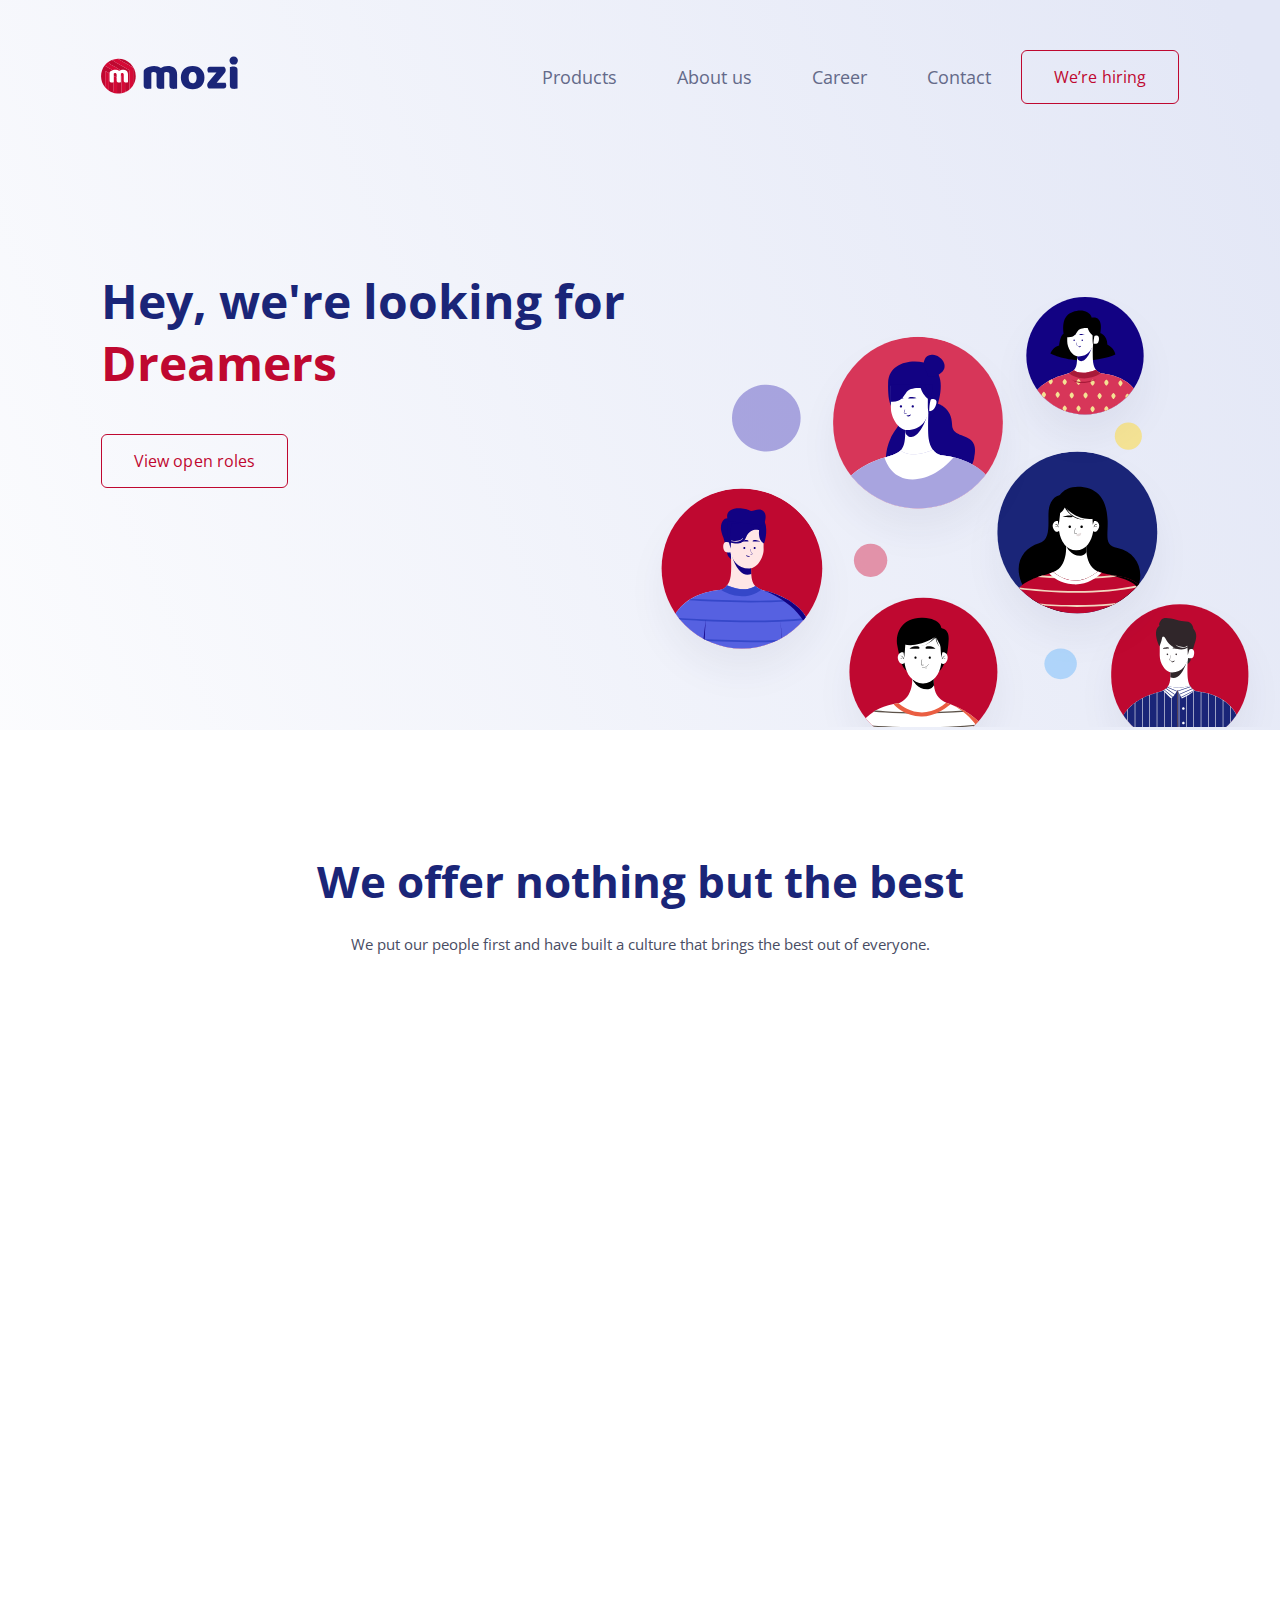
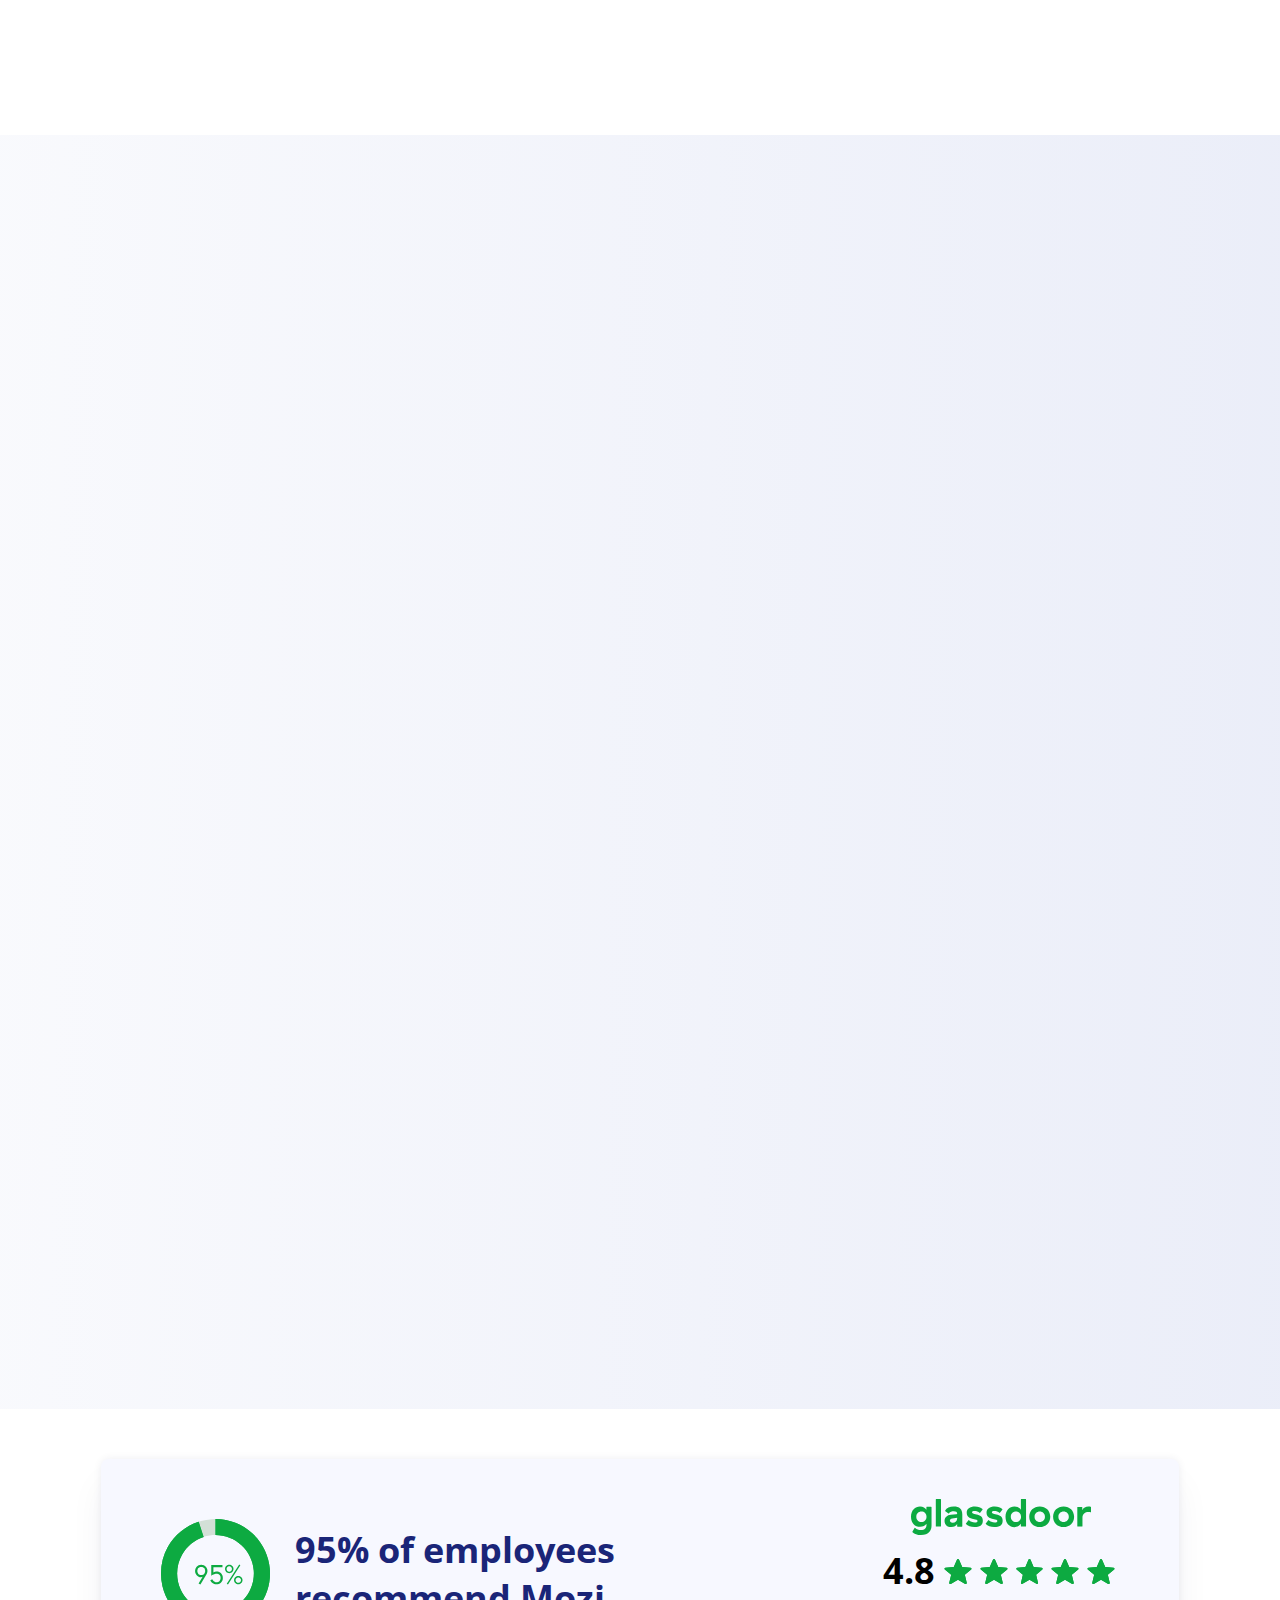
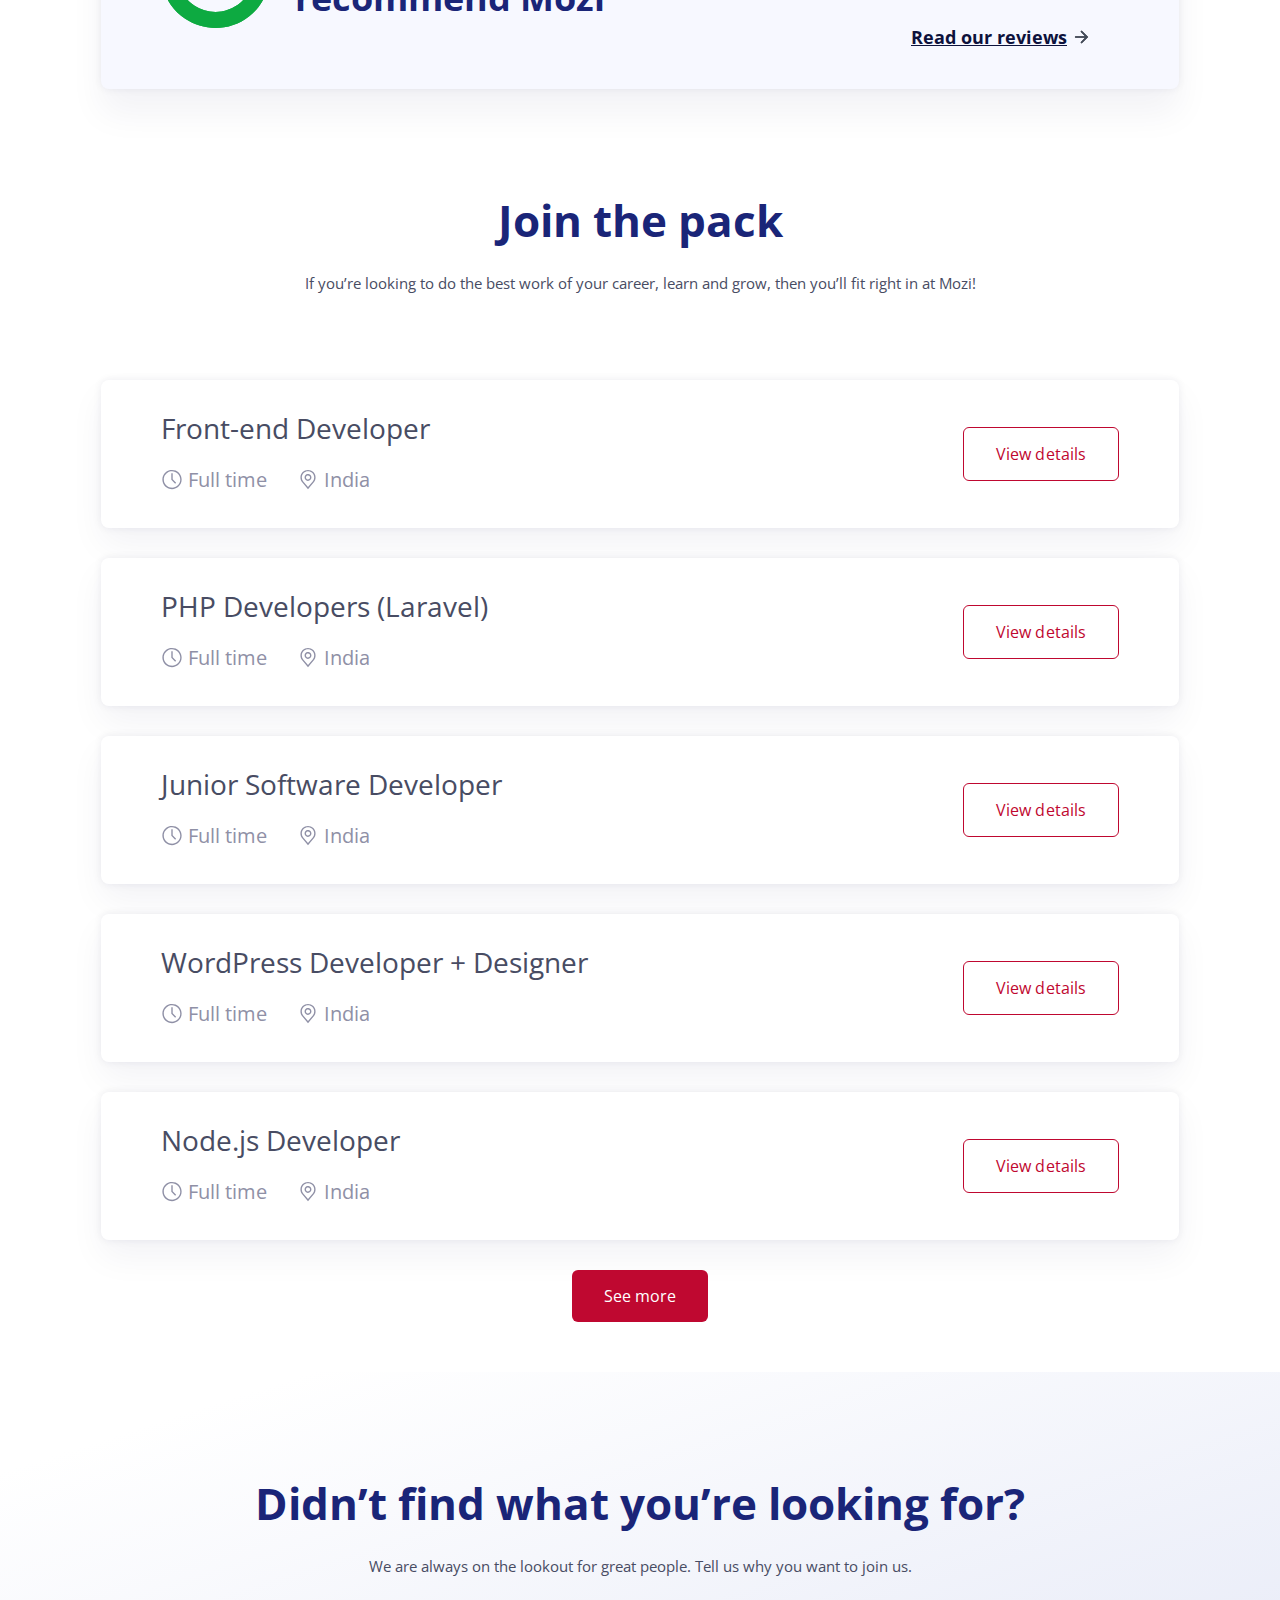
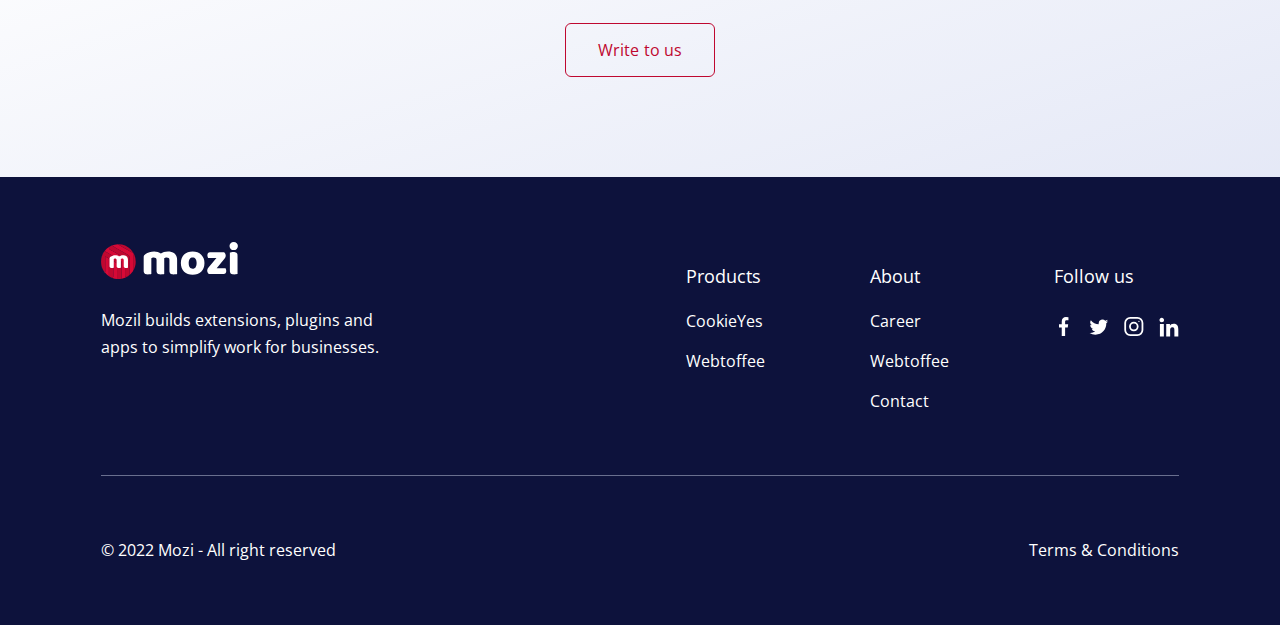
==== career.html @ 1c08af61 "add" ====
<!DOCTYPE html>
<html lang="eu" class="page">
  <head>
  <meta charset="UTF-8" />
  <meta name="viewport" content="width=device-width, initial-scale=1.0" />
  <meta http-equiv="X-UA-Compatible" content="ie=edge" />
  <title>Mozi</title>
  <link rel="stylesheet" href="css/vendor.css" />
  <link rel="stylesheet" href="css/main.css" />
  <script defer src="js/main.js"></script>
</head>


  <body class="page__body">
    <div class="site-container">
      <header class="header">
  <div class="container header__container">
    <a href="index.html" class="logo">
      <img src="img/logo.svg" alt="logo" />
    </a>
    <nav class="nav">
      <ul class="nav__list list-reset" data-menu>
        <li class="nav__item">
          <a href="products.html" class="nav__link">Products</a>
        </li>
        <li class="nav__item">
          <a href="about.html" class="nav__link">About us</a>
        </li>
        <li class="nav__item">
          <a href="career.html" class="nav__link">Career</a>
        </li>
        <li class="nav__item">
          <a href="contact.html" class="nav__link">Contact</a>
        </li>
      </ul>
      <button class="nav__btn main-btn btn-reset">We’re hiring</button>
    </nav>
    <button
      class="burger"
      aria-label="Открыть меню"
      aria-expanded="false"
      data-burger
    >
      <span class="burger__line"></span>
    </button>
  </div>
</header>

      <main class="main">
        <section class="dreamers">
  <div class="container dreamers__container">
    <div class="dreamers__content">
      <h1 class="dreamers__title">
        Hey, we're looking for <span class="red"> Dreamers </span>
      </h1>
      <button class="dreamers__btn main-btn btn-reset">View open roles</button>
    </div>
    <div class="dreamers__img">
      <img
        loading="lazy"
        src="img/career/dreamers-img.svg"
        class="image"
        width="650"
        height="497"
        alt="dreamers-img"
      />
    </div>
  </div>
</section>
 <section class="offer">
  <div class="container offer__container">
    <h2 class="offer__title main-title">We offer nothing but the best</h2>
    <p class="offer__text main-text">
      We put our people first and have built a culture that brings the best out
      of everyone.
    </p>
    <div class="offer__row" data-aos="fade-down-left">
      <div class="offer__col">
        <h4 class="offer__col-title offer-icon-1">Flexiblility</h4>
        <p class="offer__col-text">
          Be it in-office, WFH or a mix of both, do your best work from wherever
          you want, because we have a hybrid and flexible work culture.
        </p>
      </div>
      <div class="offer__col">
        <h4 class="offer__col-title offer-icon-2">Learning</h4>
        <p class="offer__col-text">
          We offer plenty of learning opportunities such as professional
          courses, guided learning and workshops to pick up new skills.
        </p>
      </div>
      <div class="offer__col">
        <h4 class="offer__col-title offer-icon-3">Wellbeing</h4>
        <p class="offer__col-text">
          We’ve got your wellbeing covered with medical insurance for employees
          and dependents, employee loans and paid parental leaves.
        </p>
      </div>
      <div class="offer__col">
        <h4 class="offer__col-title offer-icon-4">Perks</h4>
        <p class="offer__col-text">
          We provide great tech like Macbooks and work essentials. To top it, we
          have yearly company-wide retreats at the best locations!
        </p>
      </div>
      <div class="offer__col">
        <h4 class="offer__col-title offer-icon-5">Growth</h4>
        <p class="offer__col-text">
          Get the freedom to run your ideas, take up new job roles and
          collaborate across teams and chart your career.
        </p>
      </div>
      <div class="offer__col">
        <h4 class="offer__col-title offer-icon-6">Network</h4>
        <p class="offer__col-text">
          Build your network and rub shoulders with top teams from the biggest
          brands and startups in the world.
        </p>
      </div>
    </div>
  </div>
</section>

        <section class="life">
  <div class="container life__container" data-aos="fade-down">
    <div class="life__left">
      <div class="life__descr">
        <h2 class="life__title main-title">Life@ Mozi</h2>
        <p class="life__text main-text">
          The problems we solve every day could be serious, but we’re not! We
          have a lot of fun because we love what we do and you’re welcome to be
          a part of it.
        </p>
      </div>
      <div class="life__photo">
        <picture>
          <source srcset="img/career/life-photo-1.avif" type="image/avif" />
          <source srcset="img/career/life-photo-1.webp" type="image/webp" />
          <img
            loading="lazy"
            src="img/career/life-photo-1.png"
            class="image"
            width="810"
            height="435"
            alt="photo"
          />
        </picture>
      </div>
      <div class="life__photo">
        <picture>
          <source srcset="img/career/life-photo-2.avif" type="image/avif" />
          <source srcset="img/career/life-photo-2.webp" type="image/webp" />
          <img
            loading="lazy"
            src="img/career/life-photo-2.png"
            class="image"
            width="810"
            height="435"
            alt="photo"
          />
        </picture>
      </div>
    </div>
    <div class="life__right">
      <div class="life__photo">
        <picture>
          <source srcset="img/career/life-photo-3.avif" type="image/avif" />
          <source srcset="img/career/life-photo-3.webp" type="image/webp" />
          <img
            loading="lazy"
            src="img/career/life-photo-3.png"
            class="image"
            width="810"
            height="435"
            alt="photo"
          />
        </picture>
      </div>
      <div class="life__photo">
        <picture>
          <source srcset="img/career/life-photo-4.avif" type="image/avif" />
          <source srcset="img/career/life-photo-4.webp" type="image/webp" />
          <img
            loading="lazy"
            src="img/career/life-photo-4.png"
            class="image"
            width="810"
            height="435"
            alt="photo"
          />
        </picture>
      </div>
      <div class="life__photo">
        <picture>
          <source srcset="img/career/life-photo-5.avif" type="image/avif" />
          <source srcset="img/career/life-photo-5.webp" type="image/webp" />
          <img
            loading="lazy"
            src="img/career/life-photo-5.png"
            class="image"
            width="810"
            height="435"
            alt="photo"
          />
        </picture>
      </div>
    </div>
  </div>
</section>
 <section class="recommend">
  <div class="container recommend__conteiner">
    <div class="recommend__content">
      <div class="recommend__percent">
        <img
          src="img/career/percent.svg"
          alt="percent"
          class="recommend__percent-img"
        />
        <div class="recommend__percent-text">
          95% of employees recommend Mozi
        </div>
      </div>
      <div class="recommend__info">
        <img
          src="img/career/glassdoor.svg"
          alt="glassdoor"
          class="recommend__info-logo"
        />
        <div class="recommend__info-rating">
          <div class="recommend__info-star__item">4.8</div>
          <img
            src="img/career/rating.svg"
            alt="star"
            class="recommend__info-stars"
          />
        </div>
        <a href="#" class="recommend__info-link">Read our reviews</a>
      </div>
    </div>
  </div>
</section>

        <section class="work">
  <div class="container work__container">
    <h2 class="work__title main-title">Join the pack</h2>
    <p class="work__text main-text">
      If you’re looking to do the best work of your career, learn and grow, then
      you’ll fit right in at Mozi!
    </p>
    <div class="work__content">
      <div class="work__item">
        <div class="work__descr">
          <div class="work__descr-pos">Front-end Developer</div>
          <div class="work__descr-info">
            <div class="work__descr-time">Full time</div>
            <div class="work__descr-location">India</div>
          </div>
        </div>
        <button class="work__btn main-btn btn-reset">View details</button>
      </div>
      <div class="work__item">
        <div class="work__descr">
          <div class="work__descr-pos">PHP Developers (Laravel)</div>
          <div class="work__descr-info">
            <div class="work__descr-time">Full time</div>
            <div class="work__descr-location">India</div>
          </div>
        </div>
        <button class="work__btn main-btn btn-reset">View details</button>
      </div>
      <div class="work__item">
        <div class="work__descr">
          <div class="work__descr-pos">Junior Software Developer</div>
          <div class="work__descr-info">
            <div class="work__descr-time">Full time</div>
            <div class="work__descr-location">India</div>
          </div>
        </div>
        <button class="work__btn main-btn btn-reset">View details</button>
      </div>
      <div class="work__item">
        <div class="work__descr">
          <div class="work__descr-pos">WordPress Developer + Designer</div>
          <div class="work__descr-info">
            <div class="work__descr-time">Full time</div>
            <div class="work__descr-location">India</div>
          </div>
        </div>
        <button class="work__btn main-btn btn-reset">View details</button>
      </div>
      <div class="work__item">
        <div class="work__descr">
          <div class="work__descr-pos">Node.js Developer</div>
          <div class="work__descr-info">
            <div class="work__descr-time">Full time</div>
            <div class="work__descr-location">India</div>
          </div>
        </div>
        <button class="work__btn main-btn btn-reset">View details</button>
      </div>
      <button class="work__more btn-reset">See more</button>
    </div>
  </div>
</section>
 <section class="looking">
  <div class="container looking__container">
    <h2 class="looking__title main-title">
      Didn’t find what you’re looking for?
    </h2>
    <p class="looking__text main-text">
      We are always on the lookout for great people. Tell us why you want to
      join us.
    </p>
    <button class="looking__btn main-btn btn-reset">Write to us</button>
  </div>
</section>

      </main>

      <footer class="footer">
  <div class="container">
    <div class="footer__top">
      <div class="footer__info">
        <a href="#" class="logo"
          ><img src="img/footer-logo.svg" alt="logo"
        /></a>
        <div class="footer__descr">
          Mozil builds extensions, plugins and apps to simplify work for
          businesses.
        </div>
      </div>
      <div class="footer__nav">
        <div class="footer__nav-item">
          <h4 class="footer__nav-title">Products</h4>
          <ul class="footer__nav-menu list-reset">
            <li class="footer__nav-list">
              <a href="" class="footer__nav-link">CookieYes</a>
            </li>
            <li class="footer__nav-list">
              <a href="" class="footer__nav-link">Webtoffee</a>
            </li>
          </ul>
        </div>
        <div class="footer__nav-item">
          <h4 class="footer__nav-title">About</h4>
          <ul class="footer__nav-menu list-reset">
            <li class="footer__nav-list">
              <a href="" class="footer__nav-link">Career</a>
            </li>
            <li class="footer__nav-list">
              <a href="" class="footer__nav-link">Webtoffee</a>
            </li>
            <li class="footer__nav-list">
              <a href="" class="footer__nav-link">Contact</a>
            </li>
          </ul>
        </div>
        <div class="footer__nav-social social">
          <h4 class="footer__nav-title">Follow us</h4>
          <ul class="social__item list-reset">
            <li class="social__list">
              <a href="" class="social__link"
                ><svg class="">
                  <use xlink:href="img/sprite.svg#facebook"></use></svg
              ></a>
            </li>
            <li class="social__list">
              <a href="" class="social__link"
                ><svg class="">
                  <use xlink:href="img/sprite.svg#twitter"></use></svg
              ></a>
            </li>
            <li class="social__list">
              <a href="" class="social__link"
                ><svg class="">
                  <use xlink:href="img/sprite.svg#instagram"></use></svg
              ></a>
            </li>
            <li class="social__list">
              <a href="" class="social__link"
                ><svg class="">
                  <use xlink:href="img/sprite.svg#linkedin"></use></svg
              ></a>
            </li>
          </ul>
        </div>
      </div>
    </div>
    <div class="footer__bottom">
      <div class="footer__bottom-text">© 2022 Mozi - All right reserved</div>
      <div class="footer__bottom-text">Terms & Conditions</div>
    </div>
  </div>
</footer>

      
    </div>
  </body>
</html>
---- css/main.css ----
@import url("https://fonts.googleapis.com/css2?family=Open+Sans:wght@400;500;700&display=swap");
:root {
  --font-family: "Open Sans", sans-serif;
  --content-width: 1078px;
  --container-offset: 15px;
  --container-width: calc(var(--content-width) + (var(--container-offset) * 2));
  --white: #fff;
  --gray-blue: #646a89;
  --grayish-blue: #484c63;
  --blue: #1a2578;
  --strong-red: #bf0830;
  --dark: #3a3a3c;
  --black: #000;
  --dark-blue: #0d123c;
  --grayish: #8f90a6;
}

/* stylelint-disable */ /* stylelint-disable */ /* stylelint-disable */
.custom-checkbox__field:checked + .custom-checkbox__content::after {
  opacity: 1;
}

.custom-checkbox__field:focus + .custom-checkbox__content::before {
  outline: 2px solid #f00;
  outline-offset: 2px;
}

.custom-checkbox__field:disabled + .custom-checkbox__content {
  opacity: 0.4;
  pointer-events: none;
}

/* stylelint-disable */ /* stylelint-disable */
html {
  -webkit-box-sizing: border-box;
  box-sizing: border-box;
}

*,
*::before,
*::after {
  -webkit-box-sizing: inherit;
  box-sizing: inherit;
}

.page {
  height: 100%;
  font-family: var(--font-family, sans-serif);
  -webkit-text-size-adjust: 100%;
}

.page__body {
  margin: 0;
  min-width: 320px;
  min-height: 100%;
  font-size: 16px;
}

img {
  height: auto;
  max-width: 100%;
  -o-object-fit: cover;
  object-fit: cover;
}

a {
  text-decoration: none;
}

.site-container {
  overflow: hidden;
}

.is-hidden {
  display: none !important; /* stylelint-disable-line declaration-no-important */
}

.btn-reset {
  border: none;
  padding: 0;
  background: transparent;
  cursor: pointer;
}

.list-reset {
  list-style: none;
  margin: 0;
  padding: 0;
}

.input-reset {
  -webkit-appearance: none;
  -moz-appearance: none;
  appearance: none;
  border: none;
  border-radius: 0;
  background-color: #fff;
}
.input-reset::-webkit-search-decoration, .input-reset::-webkit-search-cancel-button, .input-reset::-webkit-search-results-button, .input-reset::-webkit-search-results-decoration {
  display: none;
}

.visually-hidden {
  position: absolute;
  overflow: hidden;
  margin: -1px;
  border: 0;
  padding: 0;
  width: 1px;
  height: 1px;
  clip: rect(0 0 0 0);
}

.container {
  margin: 0 auto;
  padding: 0 var(--container-offset);
  max-width: var(--container-width);
}

.js-focus-visible :focus:not(.focus-visible) {
  outline: none;
}

.centered {
  text-align: center;
}

.dis-scroll {
  position: fixed;
  left: 0;
  top: 0;
  overflow: hidden;
  width: 100%;
  height: 100vh;
  -ms-scroll-chaining: none;
  overscroll-behavior: none;
}

.page--ios .dis-scroll {
  position: relative;
}

.image {
  background: transparent;
}

.logo {
  z-index: 50;
}
@media (max-width: 576px) {
  .logo {
    width: 90px;
  }
}

.main-title {
  margin: 0;
  font-weight: 700;
  font-size: 44px;
  line-height: 62px;
  color: var(--blue);
}
@media (max-width: 576px) {
  .main-title {
    font-size: 27px;
    line-height: 45px;
  }
}

.main-text {
  margin: 0;
  font-weight: 400;
  font-size: 15px;
  line-height: 33px;
  color: var(--grayish-blue);
}
@media (max-width: 576px) {
  .main-text {
    line-height: 27px;
  }
}

.main-btn {
  margin: 0;
  padding: 14px 32px;
  border-radius: 6px;
  background: transparent;
  font-weight: 400;
  font-size: 16px;
  line-height: 150%;
  letter-spacing: 0.005em;
  color: var(--strong-red);
  border: 1px solid var(--strong-red);
  -webkit-transition: 0.3s ease-in-out;
  -o-transition: 0.3s ease-in-out;
  transition: 0.3s ease-in-out;
}
.main-btn:hover {
  color: var(--white);
  background: var(--strong-red);
  -webkit-transition: 0.3s ease-in-out;
  -o-transition: 0.3s ease-in-out;
  transition: 0.3s ease-in-out;
}
@media (max-width: 576px) {
  .main-btn {
    padding: 15px;
    font-size: 14px;
  }
}

.hero-page {
  display: -webkit-box;
  display: -ms-flexbox;
  display: flex;
  -webkit-box-pack: justify;
  -ms-flex-pack: justify;
  justify-content: space-between;
}

.red {
  color: var(--strong-red);
}

.header {
  padding: 50px 0;
  position: absolute;
  top: 0;
  left: 0;
  width: 100%;
  z-index: 10;
}
@media (max-width: 576px) {
  .header {
    padding: 25px 0;
  }
}
.header__container {
  display: -webkit-box;
  display: -ms-flexbox;
  display: flex;
  -webkit-box-align: center;
  -ms-flex-align: center;
  align-items: center;
  -webkit-box-pack: justify;
  -ms-flex-pack: justify;
  justify-content: space-between;
}

.nav {
  display: -webkit-box;
  display: -ms-flexbox;
  display: flex;
  -webkit-box-align: center;
  -ms-flex-align: center;
  align-items: center;
}
.nav__list {
  display: -webkit-box;
  display: -ms-flexbox;
  display: flex;
}
.nav__item:not(:first-child) {
  margin-left: 60px;
}
.nav__link {
  font-weight: 400;
  font-size: 18px;
  line-height: 22px;
  color: var(--gray-blue);
}
.nav__link:hover {
  color: var(--strong-red);
  -webkit-transition: 0.3s ease-in-out;
  -o-transition: 0.3s ease-in-out;
  transition: 0.3s ease-in-out;
}
.nav__btn {
  margin-left: 30px;
}

.burger {
  display: none;
  --burger-width: 30px;
  --burger-height: 30px;
  --burger-line-height: 2px;
  position: relative;
  border: none;
  padding: 0;
  width: var(--burger-width);
  height: var(--burger-height);
  color: #000;
  background-color: transparent;
  cursor: pointer;
  z-index: 50;
}
.burger::before, .burger::after {
  content: "";
  position: absolute;
  left: 0;
  width: 100%;
  height: var(--burger-line-height);
  background-color: currentColor;
  -webkit-transition: top 0.3s ease-in-out, -webkit-transform 0.3s ease-in-out;
  transition: top 0.3s ease-in-out, -webkit-transform 0.3s ease-in-out;
  -o-transition: transform 0.3s ease-in-out, top 0.3s ease-in-out;
  transition: transform 0.3s ease-in-out, top 0.3s ease-in-out;
  transition: transform 0.3s ease-in-out, top 0.3s ease-in-out, -webkit-transform 0.3s ease-in-out;
}
.burger::before {
  top: 0;
}
.burger::after {
  top: calc(100% - var(--burger-line-height));
}
.burger__line {
  position: absolute;
  left: 0;
  top: 50%;
  width: 100%;
  height: var(--burger-line-height);
  background-color: currentColor;
  -webkit-transform: translateY(-50%);
  -ms-transform: translateY(-50%);
  transform: translateY(-50%);
  -webkit-transition: -webkit-transform 0.3s ease-in-out;
  transition: -webkit-transform 0.3s ease-in-out;
  -o-transition: transform 0.3s ease-in-out;
  transition: transform 0.3s ease-in-out;
  transition: transform 0.3s ease-in-out, -webkit-transform 0.3s ease-in-out;
}
.burger--active::before {
  top: 50%;
  -webkit-transform: rotate(45deg);
  -ms-transform: rotate(45deg);
  transform: rotate(45deg);
  -webkit-transition: top 0.3s ease-in-out, -webkit-transform 0.3s ease-in-out;
  transition: top 0.3s ease-in-out, -webkit-transform 0.3s ease-in-out;
  -o-transition: transform 0.3s ease-in-out, top 0.3s ease-in-out;
  transition: transform 0.3s ease-in-out, top 0.3s ease-in-out;
  transition: transform 0.3s ease-in-out, top 0.3s ease-in-out, -webkit-transform 0.3s ease-in-out;
}
.burger--active::after {
  top: 50%;
  -webkit-transform: rotate(-45deg);
  -ms-transform: rotate(-45deg);
  transform: rotate(-45deg);
  -webkit-transition: top 0.3s ease-in-out, -webkit-transform 0.3s ease-in-out;
  transition: top 0.3s ease-in-out, -webkit-transform 0.3s ease-in-out;
  -o-transition: transform 0.3s ease-in-out, top 0.3s ease-in-out;
  transition: transform 0.3s ease-in-out, top 0.3s ease-in-out;
  transition: transform 0.3s ease-in-out, top 0.3s ease-in-out, -webkit-transform 0.3s ease-in-out;
}
.burger--active .burger__line {
  -webkit-transform: scale(0);
  -ms-transform: scale(0);
  transform: scale(0);
  -webkit-transition: -webkit-transform 0.3s ease-in-out;
  transition: -webkit-transform 0.3s ease-in-out;
  -o-transition: transform 0.3s ease-in-out;
  transition: transform 0.3s ease-in-out;
  transition: transform 0.3s ease-in-out, -webkit-transform 0.3s ease-in-out;
}

@media (max-width: 768px) {
  .burger {
    display: block;
  }
  .nav__list {
    position: absolute;
    top: 0;
    left: 0;
    width: 100%;
    height: 100vh;
    -webkit-transform: translateY(-100%);
    -ms-transform: translateY(-100%);
    transform: translateY(-100%);
    -webkit-transition: 0.5s ease;
    -o-transition: 0.5s ease;
    transition: 0.5s ease;
    background-color: var(--white);
    -webkit-box-orient: vertical;
    -webkit-box-direction: normal;
    -ms-flex-direction: column;
    flex-direction: column;
    -webkit-box-pack: center;
    -ms-flex-pack: center;
    justify-content: center;
    -webkit-box-align: center;
    -ms-flex-align: center;
    align-items: center;
  }
  .nav__btn {
    margin-left: 0;
    z-index: 50;
  }
  .nav__item:not(:first-child) {
    margin-left: 0px;
  }
  .nav__item {
    margin-bottom: 50px;
  }
  .menu--active {
    -webkit-transform: translateY(0);
    -ms-transform: translateY(0);
    transform: translateY(0);
    -webkit-transition: 0.5s ease;
    -o-transition: 0.5s ease;
    transition: 0.5s ease;
  }
}
.hero {
  padding-top: 230px;
  height: 900px;
  background-position: center;
  background-size: cover;
  background-repeat: no-repeat;
  background: -o-linear-gradient(197.09deg, #e3e7f6 3.68%, rgba(227, 231, 246, 0) 97.82%);
  background: linear-gradient(252.91deg, #e3e7f6 3.68%, rgba(227, 231, 246, 0) 97.82%);
  position: relative;
}
@media (max-width: 1250px) {
  .hero {
    padding-bottom: 50px;
    height: auto;
  }
}
@media (max-width: 576px) {
  .hero {
    padding-top: 100px;
  }
}
@media (max-width: 1250px) {
  .hero .hero__container {
    -webkit-box-orient: vertical;
    -webkit-box-direction: normal;
    -ms-flex-direction: column;
    flex-direction: column;
    -webkit-box-align: center;
    -ms-flex-align: center;
    align-items: center;
  }
}
.hero__content {
  max-width: 570px;
}
@media (max-width: 1250px) {
  .hero__content {
    max-width: 800px;
  }
}
.hero__title {
  margin: 0;
  font-weight: 700;
  font-size: 48px;
  line-height: 62px;
  color: var(--blue);
  margin-bottom: 32px;
}
@media (max-width: 576px) {
  .hero__title {
    font-size: 26px;
    line-height: 50px;
  }
}
.hero__text {
  margin: 0;
  font-weight: 400;
  font-size: 22px;
  line-height: 33px;
  color: var(--grayish-blue);
  margin-bottom: 40px;
}
@media (max-width: 576px) {
  .hero__text {
    font-size: 18px;
  }
}
.hero__btn {
  display: -webkit-box;
  display: -ms-flexbox;
  display: flex;
}
.hero__btn-item:not(:first-child) {
  margin-left: 16px;
}
.hero__img {
  position: absolute;
  right: 0;
  bottom: 0;
}
@media (max-width: 1250px) {
  .hero__img {
    position: static;
    margin-top: 50px;
  }
}

.trust {
  padding: 80px 0 120px 0;
  border-bottom: 1px solid rgba(197, 203, 226, 0.5);
}
@media (max-width: 576px) {
  .trust {
    padding: 50px;
  }
}
.trust__title {
  margin: 0;
  text-align: center;
  font-weight: 700;
  font-size: 36px;
  line-height: 57px;
  color: var(--blue);
}
@media (max-width: 576px) {
  .trust__title {
    font-size: 22px;
    line-height: 43px;
  }
}
.trust__row {
  margin-top: 85px;
  display: -webkit-box;
  display: -ms-flexbox;
  display: flex;
  gap: 40px;
  -webkit-box-pack: center;
  -ms-flex-pack: center;
  justify-content: center;
  -webkit-box-align: center;
  -ms-flex-align: center;
  align-items: center;
}
@media (max-width: 768px) {
  .trust__row {
    -ms-flex-wrap: wrap;
    flex-wrap: wrap;
  }
}
.trust__users {
  max-width: 115px;
  text-align: center;
}
@media (max-width: 768px) {
  .trust__users {
    -webkit-box-flex: 1;
    -ms-flex: 1 1 35%;
    flex: 1 1 35%;
  }
}

.products {
  padding: 100px 0;
}
.products__title {
  text-align: center;
  margin-bottom: 16px;
}
.products__text {
  text-align: center;
  font-weight: 400;
  font-size: 16px;
  line-height: 27px;
}
.products__content {
  margin-top: 90px;
  display: -webkit-box;
  display: -ms-flexbox;
  display: flex;
  -webkit-box-pack: center;
  -ms-flex-pack: center;
  justify-content: center;
  gap: 32px;
}
@media (max-width: 768px) {
  .products__content {
    -webkit-box-orient: vertical;
    -webkit-box-direction: normal;
    -ms-flex-direction: column;
    flex-direction: column;
    -webkit-box-align: center;
    -ms-flex-align: center;
    align-items: center;
  }
}
.products__info {
  background: #ffffff;
  -webkit-box-shadow: 0px 0px 8px rgba(22, 23, 72, 0.07), 0px 25px 35px rgba(22, 23, 72, 0.08);
  box-shadow: 0px 0px 8px rgba(22, 23, 72, 0.07), 0px 25px 35px rgba(22, 23, 72, 0.08);
  border-radius: 8px;
  padding: 66px 20px 0 10px;
  max-width: 538px;
  position: relative;
  overflow: hidden;
  display: -webkit-box;
  display: -ms-flexbox;
  display: flex;
  -webkit-box-orient: vertical;
  -webkit-box-direction: normal;
  -ms-flex-direction: column;
  flex-direction: column;
  -webkit-box-pack: justify;
  -ms-flex-pack: justify;
  justify-content: space-between;
}
.products__wrapper {
  max-width: 352px;
  padding-left: 52px;
}
@media (max-width: 576px) {
  .products__wrapper {
    padding-left: 0;
  }
}
.products__logo {
  margin-bottom: 45px;
}
.products__descr {
  margin: 0;
  max-width: 352px;
  font-weight: 400;
  font-size: 24px;
  line-height: 31px;
  color: var(--dark);
  margin-bottom: 30px;
}
@media (max-width: 576px) {
  .products__descr {
    font-size: 21px;
  }
}
.products__btn {
  border: 1px solid var(--strong-red);
  border-radius: 6px;
  padding: 12px 24px;
  background: transparent;
  font-size: 14px;
  line-height: 150%;
  letter-spacing: 0.005em;
  color: var(--strong-red);
}
.products__btn::before {
  content: url(../img/home/row.svg);
  position: relative;
  top: 2px;
  margin-right: 9px;
}
@media (max-width: 576px) {
  .products__btn {
    margin-bottom: 10px;
  }
}
.products__img {
  margin-bottom: -3px;
}

.creators {
  padding: 70px 0;
  background-position: center;
  background-size: cover;
  background-repeat: no-repeat;
  background: -o-linear-gradient(181.48deg, #e3e7f6 -52.27%, rgba(227, 231, 246, 0) 138.23%);
  background: linear-gradient(268.52deg, #e3e7f6 -52.27%, rgba(227, 231, 246, 0) 138.23%);
}
.creators__container {
  display: -webkit-box;
  display: -ms-flexbox;
  display: flex;
  -webkit-box-pack: justify;
  -ms-flex-pack: justify;
  justify-content: space-between;
  -webkit-box-align: center;
  -ms-flex-align: center;
  align-items: center;
}
@media (max-width: 768px) {
  .creators__container {
    -webkit-box-orient: vertical;
    -webkit-box-direction: normal;
    -ms-flex-direction: column;
    flex-direction: column;
    -webkit-box-pack: center;
    -ms-flex-pack: center;
    justify-content: center;
  }
}
.creators__content {
  max-width: 416px;
}
@media (max-width: 768px) {
  .creators__content {
    margin-bottom: 40px;
  }
}
.creators__title {
  margin-bottom: 16px;
}

.innovation {
  padding: 120px 0 30px 0;
  background: #e5e5e5;
}
@media (max-width: 576px) {
  .innovation {
    padding: 50px 0;
  }
}
.innovation__title {
  text-align: center;
}
.innovation__text {
  text-align: center;
}
.innovation__content {
  margin-top: 100px;
}
.innovation__slider {
  position: relative;
}
.innovation__slider-slide {
  display: -webkit-box;
  display: -ms-flexbox;
  display: flex;
  -webkit-box-align: center;
  -ms-flex-align: center;
  align-items: center;
  -webkit-box-pack: center;
  -ms-flex-pack: center;
  justify-content: center;
  height: 119px;
  background: #ffffff;
  -webkit-box-shadow: 0px 0px 8px rgba(22, 23, 72, 0.07), 0px 25px 35px rgba(22, 23, 72, 0.05);
  box-shadow: 0px 0px 8px rgba(22, 23, 72, 0.07), 0px 25px 35px rgba(22, 23, 72, 0.05);
  border-radius: 8px;
}
.innovation__slider-slide picture {
  padding: 10px 40px;
}
.innovation__nav {
  margin-top: 50px;
  display: -webkit-box;
  display: -ms-flexbox;
  display: flex;
  gap: 8px;
}
.innovation__nav-prev {
  cursor: pointer;
}
.innovation__nav-prev svg {
  width: 24px;
  height: 24px;
  fill: #c2d1d9;
  -webkit-transition: 0.5s;
  -o-transition: 0.5s;
  transition: 0.5s;
}
.innovation__nav-prev svg:hover {
  fill: #424b5a;
  -webkit-transition: 0.5s;
  -o-transition: 0.5s;
  transition: 0.5s;
}
.innovation__nav-next {
  cursor: pointer;
}
.innovation__nav-next svg {
  width: 24px;
  height: 24px;
  fill: #c2d1d9;
  -webkit-transition: 0.5s;
  -o-transition: 0.5s;
  transition: 0.5s;
}
.innovation__nav-next svg:hover {
  fill: #424b5a;
  -webkit-transition: 0.5s;
  -o-transition: 0.5s;
  transition: 0.5s;
}

.build {
  padding: 110px 0;
  background: -o-linear-gradient(114.27deg, #e3e7f6 12.46%, rgba(227, 231, 246, 0) 84.19%);
  background: linear-gradient(335.73deg, #e3e7f6 12.46%, rgba(227, 231, 246, 0) 84.19%);
}
@media (max-width: 768px) {
  .build {
    padding: 50px 0;
  }
}
.build__container {
  display: -webkit-box;
  display: -ms-flexbox;
  display: flex;
  -webkit-box-pack: justify;
  -ms-flex-pack: justify;
  justify-content: space-between;
  -webkit-box-align: center;
  -ms-flex-align: center;
  align-items: center;
}
@media (max-width: 768px) {
  .build__container {
    -webkit-box-orient: vertical;
    -webkit-box-direction: normal;
    -ms-flex-direction: column;
    flex-direction: column;
    -webkit-box-pack: center;
    -ms-flex-pack: center;
    justify-content: center;
  }
}
.build__content {
  max-width: 343px;
}
@media (max-width: 768px) {
  .build__content {
    text-align: center;
    max-width: 430px;
  }
}
.build__title {
  margin-bottom: 16px;
}
.build__text {
  margin-bottom: 16px;
}
@media (max-width: 768px) {
  .build__img {
    margin-top: 40px;
  }
}

.tools {
  padding-top: 290px;
  background: -o-linear-gradient(202.89deg, #e3e7f6 3.56%, rgba(227, 231, 246, 0) 115.17%);
  background: linear-gradient(247.11deg, #e3e7f6 3.56%, rgba(227, 231, 246, 0) 115.17%);
}
@media (max-width: 1024px) {
  .tools {
    padding-top: 120px;
  }
}
.tools__container {
  display: -webkit-box;
  display: -ms-flexbox;
  display: flex;
  -webkit-box-align: start;
  -ms-flex-align: start;
  align-items: flex-start;
  -webkit-box-pack: justify;
  -ms-flex-pack: justify;
  justify-content: space-between;
}
@media (max-width: 1024px) {
  .tools__container {
    -webkit-box-align: center;
    -ms-flex-align: center;
    align-items: center;
    -webkit-box-orient: vertical;
    -webkit-box-direction: normal;
    -ms-flex-direction: column;
    flex-direction: column;
    -webkit-box-pack: center;
    -ms-flex-pack: center;
    justify-content: center;
  }
}
.tools__content {
  max-width: 467px;
}
@media (max-width: 1024px) {
  .tools__content {
    text-align: center;
  }
}
.tools__title {
  margin: 0;
  font-weight: 700;
  font-size: 43px;
  line-height: 62px;
  color: var(--blue);
  margin-bottom: 32px;
}
@media (max-width: 576px) {
  .tools__title {
    font-size: 27px;
    line-height: 43px;
  }
}
.tools__text {
  margin: 0;
  font-weight: 400;
  font-size: 22px;
  line-height: 33px;
  color: var(--grayish-blue);
}
@media (max-width: 576px) {
  .tools__text {
    font-size: 20px;
  }
}
.tools__img {
  margin-bottom: -3px;
}

.cookieyes {
  padding: 102px 0;
}
@media (max-width: 768px) {
  .cookieyes {
    padding: 40px 0;
  }
}
.cookieyes__container {
  display: -webkit-box;
  display: -ms-flexbox;
  display: flex;
  -webkit-box-pack: justify;
  -ms-flex-pack: justify;
  justify-content: space-between;
  -webkit-box-align: center;
  -ms-flex-align: center;
  align-items: center;
}
@media (max-width: 768px) {
  .cookieyes__container {
    -webkit-box-orient: vertical;
    -webkit-box-direction: normal;
    -ms-flex-direction: column;
    flex-direction: column;
    -webkit-box-pack: center;
    -ms-flex-pack: center;
    justify-content: center;
  }
}
.cookieyes__descr {
  max-width: 400px;
}
@media (max-width: 768px) {
  .cookieyes__descr {
    text-align: center;
    max-width: 700px;
    margin-bottom: 40px;
  }
}
.cookieyes__img {
  margin-bottom: 40px;
}
.cookieyes__text:not(:last-child) {
  margin-bottom: 10px;
}

.webtoffee {
  padding: 102px 0;
}
@media (max-width: 768px) {
  .webtoffee {
    padding: 40px 0;
  }
}
.webtoffee__container {
  display: -webkit-box;
  display: -ms-flexbox;
  display: flex;
  -webkit-box-pack: justify;
  -ms-flex-pack: justify;
  justify-content: space-between;
  -webkit-box-orient: horizontal;
  -webkit-box-direction: reverse;
  -ms-flex-direction: row-reverse;
  flex-direction: row-reverse;
}
@media (max-width: 768px) {
  .webtoffee__container {
    -webkit-box-orient: vertical;
    -webkit-box-direction: normal;
    -ms-flex-direction: column;
    flex-direction: column;
    -webkit-box-pack: center;
    -ms-flex-pack: center;
    justify-content: center;
  }
}
.webtoffee__descr {
  max-width: 400px;
}
@media (max-width: 768px) {
  .webtoffee__descr {
    text-align: center;
    max-width: 700px;
    margin-bottom: 40px;
  }
}
.webtoffee__img {
  margin-bottom: 40px;
}
.webtoffee__text:not(:last-child) {
  margin-bottom: 10px;
}

.future {
  padding: 136px 0;
  background: -o-linear-gradient(107.88deg, #e3e7f6 -6.53%, rgba(227, 231, 246, 0) 87.81%);
  background: linear-gradient(342.12deg, #e3e7f6 -6.53%, rgba(227, 231, 246, 0) 87.81%);
}
@media (max-width: 768px) {
  .future {
    padding: 50px 0;
  }
}
.future__container {
  display: -webkit-box;
  display: -ms-flexbox;
  display: flex;
  -webkit-box-align: center;
  -ms-flex-align: center;
  align-items: center;
  -webkit-box-pack: center;
  -ms-flex-pack: center;
  justify-content: center;
}
.future__content {
  text-align: center;
  max-width: 800px;
}
.future__title {
  margin-bottom: 20px;
}
.future__text {
  margin-bottom: 40px;
}
.future__btn {
  display: -webkit-box;
  display: -ms-flexbox;
  display: flex;
  -webkit-box-pack: center;
  -ms-flex-pack: center;
  justify-content: center;
  gap: 20px;
}

.about {
  padding: 175px 0 10px 0;
  background: -o-linear-gradient(202.89deg, #e3e7f6 3.56%, rgba(227, 231, 246, 0) 115.17%);
  background: linear-gradient(247.11deg, #e3e7f6 3.56%, rgba(227, 231, 246, 0) 115.17%);
}
.about__container {
  display: -webkit-box;
  display: -ms-flexbox;
  display: flex;
  -webkit-box-align: center;
  -ms-flex-align: center;
  align-items: center;
  -webkit-box-pack: justify;
  -ms-flex-pack: justify;
  justify-content: space-between;
}
@media (max-width: 768px) {
  .about__container {
    -webkit-box-pack: center;
    -ms-flex-pack: center;
    justify-content: center;
    -webkit-box-orient: vertical;
    -webkit-box-direction: normal;
    -ms-flex-direction: column;
    flex-direction: column;
  }
}
.about__content {
  max-width: 390px;
}
@media (max-width: 768px) {
  .about__content {
    max-width: 580px;
    text-align: center;
    margin-bottom: 40px;
  }
}
.about__title {
  margin-bottom: 32px;
}
.about__text {
  font-size: 20px;
}

.card {
  padding: 50px 0;
}
.card__content {
  display: -ms-grid;
  display: grid;
  -ms-grid-row-align: center;
  align-self: center;
  -ms-grid-column-align: center;
  justify-self: center;
  gap: 32px;
  -ms-grid-columns: (1fr)[12];
  grid-template-columns: repeat(12, 1fr);
}
@media (max-width: 768px) {
  .card__content {
    display: -webkit-box;
    display: -ms-flexbox;
    display: flex;
    -webkit-box-align: center;
    -ms-flex-align: center;
    align-items: center;
    -webkit-box-orient: vertical;
    -webkit-box-direction: normal;
    -ms-flex-direction: column;
    flex-direction: column;
  }
}
.card__col {
  display: -webkit-box;
  display: -ms-flexbox;
  display: flex;
  -webkit-box-orient: vertical;
  -webkit-box-direction: normal;
  -ms-flex-direction: column;
  flex-direction: column;
  -webkit-box-pack: justify;
  -ms-flex-pack: justify;
  justify-content: space-between;
  text-align: center;
  -ms-grid-column-span: 4;
  grid-column: 4 span;
  background: #ffffff;
  -webkit-box-shadow: 0px 0px 8px rgba(22, 23, 72, 0.07), 0px 25px 35px rgba(22, 23, 72, 0.05);
  box-shadow: 0px 0px 8px rgba(22, 23, 72, 0.07), 0px 25px 35px rgba(22, 23, 72, 0.05);
  border-radius: 8px;
  padding: 53px 11px 0 11px;
}
@media (max-width: 768px) {
  .card__col {
    max-width: 316px;
    margin-bottom: 32px;
  }
}
.card__num {
  font-weight: 700;
  font-size: 56px;
  line-height: 62px;
  color: var(--blue);
  margin-bottom: 18px;
}
.card__text {
  margin: 0;
  font-weight: 400;
  font-size: 22px;
  line-height: 33px;
  color: var(--grayish-blue);
  margin-bottom: 12px;
}
.card__img {
  margin-bottom: -4px;
}

.code {
  padding: 65px 0;
  background: -o-linear-gradient(181.48deg, #e3e7f6 -52.27%, rgba(227, 231, 246, 0) 138.23%);
  background: linear-gradient(268.52deg, #e3e7f6 -52.27%, rgba(227, 231, 246, 0) 138.23%);
}
.code__content {
  text-align: center;
}
.code__title {
  margin-bottom: 16px;
}
.code__row {
  margin-top: 95px;
  display: -webkit-box;
  display: -ms-flexbox;
  display: flex;
  -webkit-box-pack: center;
  -ms-flex-pack: center;
  justify-content: center;
  -ms-flex-wrap: wrap;
  flex-wrap: wrap;
  gap: 37px;
}
.code__col {
  -webkit-box-flex: 1;
  -ms-flex: 1 0 30%;
  flex: 1 0 30%;
  width: 345px;
  background: #ffffff;
  -webkit-box-shadow: 0px 0px 8px rgba(22, 23, 72, 0.07), 0px 25px 35px rgba(22, 23, 72, 0.05);
  box-shadow: 0px 0px 8px rgba(22, 23, 72, 0.07), 0px 25px 35px rgba(22, 23, 72, 0.05);
  border-radius: 8px;
  padding: 40px;
}
.code__col-title {
  margin: 0;
  font-weight: 400;
  font-size: 28px;
  line-height: 31px;
  color: var(--dark);
  margin-bottom: 32px;
}
.code__col-text {
  margin: 0;
  font-weight: 400;
  font-size: 16px;
  line-height: 27px;
  color: var(--grayish-blue);
}

.information {
  padding: 50px 0;
  background: -o-linear-gradient(181.48deg, #e3e7f6 -52.27%, rgba(227, 231, 246, 0) 138.23%);
  background: linear-gradient(268.52deg, #e3e7f6 -52.27%, rgba(227, 231, 246, 0) 138.23%);
}
.information__container {
  display: -webkit-box;
  display: -ms-flexbox;
  display: flex;
  -webkit-box-align: center;
  -ms-flex-align: center;
  align-items: center;
  -webkit-box-pack: justify;
  -ms-flex-pack: justify;
  justify-content: space-between;
}
@media (max-width: 768px) {
  .information__container {
    -webkit-box-orient: vertical;
    -webkit-box-direction: normal;
    -ms-flex-direction: column;
    flex-direction: column;
    -webkit-box-pack: center;
    -ms-flex-pack: center;
    justify-content: center;
  }
}
.information__content {
  max-width: 400px;
}
@media (max-width: 768px) {
  .information__content {
    text-align: center;
  }
}
.information__title {
  margin-bottom: 16px;
}
.information__text {
  margin-bottom: 20px;
}
.information__img {
  margin-top: 40px;
}

.creation {
  padding: 50px 0;
}
.creation__container {
  display: -webkit-box;
  display: -ms-flexbox;
  display: flex;
  -webkit-box-align: center;
  -ms-flex-align: center;
  align-items: center;
  -webkit-box-pack: justify;
  -ms-flex-pack: justify;
  justify-content: space-between;
  -webkit-box-orient: horizontal;
  -webkit-box-direction: reverse;
  -ms-flex-direction: row-reverse;
  flex-direction: row-reverse;
}
@media (max-width: 768px) {
  .creation__container {
    -webkit-box-orient: vertical;
    -webkit-box-direction: normal;
    -ms-flex-direction: column;
    flex-direction: column;
    -webkit-box-pack: center;
    -ms-flex-pack: center;
    justify-content: center;
  }
}
.creation__content {
  max-width: 400px;
}
@media (max-width: 768px) {
  .creation__content {
    text-align: center;
  }
}
.creation__title {
  margin-bottom: 16px;
}
.creation__text {
  margin-bottom: 20px;
}
.creation__img {
  margin-top: 40px;
}

.hiring {
  padding: 153px 0;
  background: -o-linear-gradient(181.48deg, #e3e7f6 -52.27%, rgba(227, 231, 246, 0) 138.23%);
  background: linear-gradient(268.52deg, #e3e7f6 -52.27%, rgba(227, 231, 246, 0) 138.23%);
}
.hiring__container {
  display: -webkit-box;
  display: -ms-flexbox;
  display: flex;
  -webkit-box-pack: justify;
  -ms-flex-pack: justify;
  justify-content: space-between;
  -webkit-box-align: center;
  -ms-flex-align: center;
  align-items: center;
}
@media (max-width: 768px) {
  .hiring__container {
    -webkit-box-pack: center;
    -ms-flex-pack: center;
    justify-content: center;
    -webkit-box-orient: vertical;
    -webkit-box-direction: normal;
    -ms-flex-direction: column;
    flex-direction: column;
  }
}
.hiring__content {
  max-width: 335px;
}
@media (max-width: 768px) {
  .hiring__content {
    text-align: center;
  }
}
.hiring__title {
  margin-bottom: 16px;
}
.hiring__text {
  margin-bottom: 40px;
}
.hiring__btn {
  position: relative;
}
.hiring__btn::after {
  content: url(../img/about/next.svg);
  width: 94px;
  height: 49px;
  position: absolute;
  bottom: -76px;
  right: 34px;
}
@media (max-width: 768px) {
  .hiring__img {
    margin-top: 100px;
  }
}

.dreamers {
  padding: 270px 0 0 0;
  background: -o-linear-gradient(202.89deg, #e3e7f6 3.56%, rgba(227, 231, 246, 0) 115.17%);
  background: linear-gradient(247.11deg, #e3e7f6 3.56%, rgba(227, 231, 246, 0) 115.17%);
  position: relative;
  height: 730px;
}
@media (max-width: 768px) {
  .dreamers {
    height: auto;
    padding: 140px 0 50px 0;
  }
}
.dreamers__container {
  display: -webkit-box;
  display: -ms-flexbox;
  display: flex;
  -webkit-box-align: center;
  -ms-flex-align: center;
  align-items: center;
}
@media (max-width: 768px) {
  .dreamers__container {
    -webkit-box-orient: vertical;
    -webkit-box-direction: normal;
    -ms-flex-direction: column;
    flex-direction: column;
  }
}
.dreamers__content {
  max-width: 598px;
}
.dreamers__title {
  margin: 0;
  font-weight: 700;
  font-size: 48px;
  line-height: 62px;
  color: var(--blue);
  margin-bottom: 40px;
}
@media (max-width: 576px) {
  .dreamers__title {
    font-size: 30px;
  }
}
.dreamers__img {
  position: absolute;
  bottom: 0;
  right: 0;
}
@media (max-width: 768px) {
  .dreamers__img {
    position: static;
    margin-top: 40px;
  }
}

.offer {
  padding: 120px 0 50px 0;
}
@media (max-width: 1024px) {
  .offer {
    padding: 40px 0;
  }
}
.offer__title {
  text-align: center;
  margin-bottom: 16px;
}
.offer__text {
  text-align: center;
  margin-bottom: 16px;
}
.offer__row {
  margin-top: 100px;
  display: -ms-grid;
  display: grid;
  gap: 35px;
  -ms-grid-columns: (1fr)[12];
  grid-template-columns: repeat(12, 1fr);
}
@media (max-width: 576px) {
  .offer__row {
    display: block;
  }
}
.offer__col {
  -ms-grid-column-span: 4;
  grid-column: 4 span;
  background: #ffffff;
  -webkit-box-shadow: 0px 0px 8px rgba(22, 23, 72, 0.07), 0px 25px 35px rgba(22, 23, 72, 0.05);
  box-shadow: 0px 0px 8px rgba(22, 23, 72, 0.07), 0px 25px 35px rgba(22, 23, 72, 0.05);
  border-radius: 8px;
  padding: 46px 40px 40px 40px;
}
@media (max-width: 1024px) {
  .offer__col {
    -ms-grid-column-span: 6;
    grid-column: 6 span;
  }
}
@media (max-width: 576px) {
  .offer__col:not(:last-child) {
    margin-bottom: 36px;
  }
}
.offer__col-title {
  margin: 0;
  font-weight: 400;
  font-size: 28px;
  line-height: 31px;
  color: var(--dark);
  margin-bottom: 38px;
}
.offer__col-text {
  margin: 0;
  font-weight: 400;
  font-size: 15px;
  line-height: 27px;
  color: var(--grayish-blue);
}
.offer-icon-1 {
  display: -webkit-box;
  display: -ms-flexbox;
  display: flex;
  -webkit-box-align: center;
  -ms-flex-align: center;
  align-items: center;
}
.offer-icon-1::before {
  content: url(../img/career/col-icon-1.svg);
  margin-right: 10px;
}
.offer-icon-2 {
  display: -webkit-box;
  display: -ms-flexbox;
  display: flex;
  -webkit-box-align: center;
  -ms-flex-align: center;
  align-items: center;
}
.offer-icon-2::before {
  content: url(../img/career/col-icon-2.svg);
  margin-right: 10px;
}
.offer-icon-3 {
  display: -webkit-box;
  display: -ms-flexbox;
  display: flex;
  -webkit-box-align: center;
  -ms-flex-align: center;
  align-items: center;
}
.offer-icon-3::before {
  content: url(../img/career/col-icon-3.svg);
  margin-right: 10px;
}
.offer-icon-4 {
  display: -webkit-box;
  display: -ms-flexbox;
  display: flex;
  -webkit-box-align: center;
  -ms-flex-align: center;
  align-items: center;
}
.offer-icon-4::before {
  content: url(../img/career/col-icon-4.svg);
  margin-right: 10px;
}
.offer-icon-5 {
  display: -webkit-box;
  display: -ms-flexbox;
  display: flex;
  -webkit-box-align: center;
  -ms-flex-align: center;
  align-items: center;
}
.offer-icon-5::before {
  content: url(../img/career/col-icon-5.svg);
  margin-right: 10px;
}
.offer-icon-6 {
  display: -webkit-box;
  display: -ms-flexbox;
  display: flex;
  -webkit-box-align: center;
  -ms-flex-align: center;
  align-items: center;
}
.offer-icon-6::before {
  content: url(../img/career/col-icon-6.svg);
  margin-right: 10px;
}

.life {
  padding: 50px 0;
  background: -o-linear-gradient(179.24deg, #e3e7f6 -55.5%, rgba(227, 231, 246, 0) 145.36%);
  background: linear-gradient(270.76deg, #e3e7f6 -55.5%, rgba(227, 231, 246, 0) 145.36%);
}
.life__container {
  display: -webkit-box;
  display: -ms-flexbox;
  display: flex;
  -webkit-box-align: end;
  -ms-flex-align: end;
  align-items: flex-end;
  gap: 40px;
  -webkit-box-pack: justify;
  -ms-flex-pack: justify;
  justify-content: space-between;
}
@media (max-width: 576px) {
  .life__container {
    -webkit-box-orient: vertical;
    -webkit-box-direction: normal;
    -ms-flex-direction: column;
    flex-direction: column;
  }
}
.life__left {
  display: -webkit-box;
  display: -ms-flexbox;
  display: flex;
  -webkit-box-orient: vertical;
  -webkit-box-direction: normal;
  -ms-flex-direction: column;
  flex-direction: column;
}
.life__descr {
  max-width: 323px;
  margin-bottom: 100px;
}
.life__title {
  max-width: 110px;
}
.life__photo:not(:last-child) {
  margin-bottom: 45px;
}
.life__photo img {
  border-radius: 8px;
}
.life__right {
  display: -webkit-box;
  display: -ms-flexbox;
  display: flex;
  -webkit-box-orient: vertical;
  -webkit-box-direction: normal;
  -ms-flex-direction: column;
  flex-direction: column;
}

.recommend {
  padding: 50px 0;
}
.recommend__content {
  background: #f7f8ff;
  -webkit-box-shadow: 0px 0px 8px rgba(22, 23, 72, 0.07), 0px 25px 35px rgba(22, 23, 72, 0.05);
  box-shadow: 0px 0px 8px rgba(22, 23, 72, 0.07), 0px 25px 35px rgba(22, 23, 72, 0.05);
  border-radius: 8px;
  padding: 40px 60px;
  display: -webkit-box;
  display: -ms-flexbox;
  display: flex;
  -webkit-box-pack: justify;
  -ms-flex-pack: justify;
  justify-content: space-between;
  gap: 20px;
}
@media (max-width: 1024px) {
  .recommend__content {
    -webkit-box-orient: vertical;
    -webkit-box-direction: normal;
    -ms-flex-direction: column;
    flex-direction: column;
    -webkit-box-pack: center;
    -ms-flex-pack: center;
    justify-content: center;
    -webkit-box-align: center;
    -ms-flex-align: center;
    align-items: center;
    text-align: center;
  }
}
@media (max-width: 768px) {
  .recommend__content {
    padding: 20px;
  }
}
.recommend__percent {
  display: -webkit-box;
  display: -ms-flexbox;
  display: flex;
  -webkit-box-align: center;
  -ms-flex-align: center;
  align-items: center;
}
@media (max-width: 768px) {
  .recommend__percent {
    -webkit-box-orient: vertical;
    -webkit-box-direction: normal;
    -ms-flex-direction: column;
    flex-direction: column;
    margin-bottom: 20px;
  }
}
.recommend__percent-text {
  margin-left: 25px;
  max-width: 330px;
  font-weight: 700;
  font-size: 36px;
  line-height: 48px;
  color: var(--blue);
}
@media (max-width: 768px) {
  .recommend__percent-text {
    max-width: none;
    margin-left: 0;
    font-size: 25px;
  }
}
.recommend__info {
  display: -webkit-box;
  display: -ms-flexbox;
  display: flex;
  -webkit-box-orient: vertical;
  -webkit-box-direction: normal;
  -ms-flex-direction: column;
  flex-direction: column;
  -webkit-box-align: center;
  -ms-flex-align: center;
  align-items: center;
}
.recommend__info-logo {
  margin-bottom: 5px;
}
.recommend__info-rating {
  display: -webkit-box;
  display: -ms-flexbox;
  display: flex;
  -webkit-box-align: center;
  -ms-flex-align: center;
  align-items: center;
  margin-bottom: 23px;
}
.recommend__info-star__item {
  font-weight: 700;
  font-size: 36px;
  line-height: 62px;
  color: var(--black);
  margin-right: 5px;
}
.recommend__info-link {
  display: -webkit-box;
  display: -ms-flexbox;
  display: flex;
  -webkit-box-align: center;
  -ms-flex-align: center;
  align-items: center;
  font-weight: 700;
  font-size: 18px;
  line-height: 24px;
  -webkit-text-decoration-line: underline;
  text-decoration-line: underline;
  color: var(--dark-blue);
}
.recommend__info-link::after {
  content: url(../img/career/arrow.svg);
  width: 20px;
  height: 20px;
  margin-left: 4px;
}

.work {
  padding: 50px 0;
}
.work__title {
  text-align: center;
  margin-bottom: 16px;
}
.work__text {
  text-align: center;
}
.work__content {
  margin-top: 80px;
  display: -webkit-box;
  display: -ms-flexbox;
  display: flex;
  -webkit-box-orient: vertical;
  -webkit-box-direction: normal;
  -ms-flex-direction: column;
  flex-direction: column;
  -webkit-box-pack: center;
  -ms-flex-pack: center;
  justify-content: center;
}
.work__item {
  background: #ffffff;
  -webkit-box-shadow: 0px 0px 8px rgba(22, 23, 72, 0.07), 0px 17px 35px rgba(22, 23, 72, 0.05);
  box-shadow: 0px 0px 8px rgba(22, 23, 72, 0.07), 0px 17px 35px rgba(22, 23, 72, 0.05);
  border-radius: 8px;
  padding: 35px 60px;
  display: -webkit-box;
  display: -ms-flexbox;
  display: flex;
  -webkit-box-pack: justify;
  -ms-flex-pack: justify;
  justify-content: space-between;
  -webkit-box-align: center;
  -ms-flex-align: center;
  align-items: center;
  margin-bottom: 30px;
}
@media (max-width: 768px) {
  .work__item {
    -webkit-box-orient: vertical;
    -webkit-box-direction: normal;
    -ms-flex-direction: column;
    flex-direction: column;
    padding: 15px;
  }
}
@media (max-width: 768px) {
  .work__descr {
    margin-bottom: 30px;
  }
}
.work__descr-pos {
  font-weight: 400;
  font-size: 28px;
  line-height: 27px;
  margin-bottom: 24px;
  color: var(--grayish-blue);
}
@media (max-width: 576px) {
  .work__descr-pos {
    text-align: center;
    font-size: 22px;
  }
}
.work__descr-info {
  display: -webkit-box;
  display: -ms-flexbox;
  display: flex;
  gap: 30px;
}
@media (max-width: 768px) {
  .work__descr-info {
    text-align: center;
    -webkit-box-align: center;
    -ms-flex-align: center;
    align-items: center;
    -webkit-box-pack: center;
    -ms-flex-pack: center;
    justify-content: center;
  }
}
.work__descr-time {
  display: -webkit-box;
  display: -ms-flexbox;
  display: flex;
  -webkit-box-align: center;
  -ms-flex-align: center;
  align-items: center;
  font-weight: 400;
  font-size: 20px;
  line-height: 27px;
  color: var(--grayish);
}
.work__descr-time::before {
  content: url(../img/career/time.svg);
  width: 22px;
  height: 22px;
  margin-right: 5px;
}
.work__descr-location {
  display: -webkit-box;
  display: -ms-flexbox;
  display: flex;
  -webkit-box-align: center;
  -ms-flex-align: center;
  align-items: center;
  font-weight: 400;
  font-size: 20px;
  line-height: 27px;
  color: var(--grayish);
}
.work__descr-location::before {
  content: url(../img/career/map.svg);
  width: 22px;
  height: 22px;
  margin-right: 5px;
}
.work__more {
  margin: 0 auto;
  padding: 14px 32px;
  background: #bf0830;
  border-radius: 6px;
  font-weight: 400;
  font-size: 16px;
  line-height: 150%;
  color: var(--white);
}

.looking {
  padding: 100px 0;
  background: -o-linear-gradient(107.88deg, #e3e7f6 -6.53%, rgba(227, 231, 246, 0) 87.81%);
  background: linear-gradient(342.12deg, #e3e7f6 -6.53%, rgba(227, 231, 246, 0) 87.81%);
}
.looking__container {
  display: -webkit-box;
  display: -ms-flexbox;
  display: flex;
  -webkit-box-pack: center;
  -ms-flex-pack: center;
  justify-content: center;
  -webkit-box-orient: vertical;
  -webkit-box-direction: normal;
  -ms-flex-direction: column;
  flex-direction: column;
  -webkit-box-align: center;
  -ms-flex-align: center;
  align-items: center;
}
.looking__title {
  text-align: center;
  margin-bottom: 16px;
}
.looking__text {
  text-align: center;
  margin-bottom: 40px;
}

.connect {
  padding: 220px 0 0px 0;
  background: -o-linear-gradient(202.89deg, #e3e7f6 3.56%, rgba(227, 231, 246, 0) 115.17%);
  background: linear-gradient(247.11deg, #e3e7f6 3.56%, rgba(227, 231, 246, 0) 115.17%);
}
@media (max-width: 768px) {
  .connect {
    padding: 120px 0 0 0;
  }
}
.connect__container {
  display: -webkit-box;
  display: -ms-flexbox;
  display: flex;
  -webkit-box-pack: justify;
  -ms-flex-pack: justify;
  justify-content: space-between;
}
@media (max-width: 1024px) {
  .connect__container {
    -webkit-box-orient: vertical;
    -webkit-box-direction: normal;
    -ms-flex-direction: column;
    flex-direction: column;
    -webkit-box-align: center;
    -ms-flex-align: center;
    align-items: center;
  }
}
.connect__content {
  max-width: 440px;
}
@media (max-width: 1024px) {
  .connect__content {
    text-align: center;
  }
}
.connect__title {
  margin-bottom: 40px;
}
.connect__text {
  margin-bottom: 40px;
}
.connect__btn {
  margin-bottom: 40px;
}

.contacts {
  padding: 100px 0;
}
.contacts__container {
  display: -webkit-box;
  display: -ms-flexbox;
  display: flex;
  -webkit-box-pack: justify;
  -ms-flex-pack: justify;
  justify-content: space-between;
  -webkit-box-align: end;
  -ms-flex-align: end;
  align-items: flex-end;
  gap: 15px;
}
@media (max-width: 768px) {
  .contacts__container {
    -webkit-box-orient: vertical;
    -webkit-box-direction: normal;
    -ms-flex-direction: column;
    flex-direction: column;
    -webkit-box-pack: center;
    -ms-flex-pack: center;
    justify-content: center;
    -webkit-box-align: center;
    -ms-flex-align: center;
    align-items: center;
  }
}
.contacts__info {
  display: -webkit-box;
  display: -ms-flexbox;
  display: flex;
  -webkit-box-orient: vertical;
  -webkit-box-direction: normal;
  -ms-flex-direction: column;
  flex-direction: column;
  max-width: 300px;
  gap: 70px;
}
@media (max-width: 768px) {
  .contacts__info {
    -webkit-box-orient: horizontal;
    -webkit-box-direction: normal;
    -ms-flex-direction: row;
    flex-direction: row;
    -ms-flex-wrap: wrap;
    flex-wrap: wrap;
  }
}
.contacts__loc {
  font-weight: 700;
  font-size: 18px;
  line-height: 150%;
  color: var(--black);
  margin-bottom: 25px;
}
.contacts__descr {
  font-weight: 400;
  font-size: 16px;
  line-height: 150%;
  color: var(--black);
  max-width: 265px;
}
.contacts__icon-1 {
  display: -webkit-box;
  display: -ms-flexbox;
  display: flex;
  -webkit-box-align: center;
  -ms-flex-align: center;
  align-items: center;
}
.contacts__icon-1::before {
  content: url(../img/contact/icon-1.svg);
  display: inline-block;
  width: 40px;
  height: 27px;
  margin-right: 20px;
}
.contacts__icon-2 {
  display: -webkit-box;
  display: -ms-flexbox;
  display: flex;
  -webkit-box-align: center;
  -ms-flex-align: center;
  align-items: center;
}
.contacts__icon-2::before {
  content: url(../img/contact/icon-2.svg);
  display: inline-block;
  width: 40px;
  height: 27px;
  margin-right: 20px;
}
.contacts__icon-3 {
  display: -webkit-box;
  display: -ms-flexbox;
  display: flex;
  -webkit-box-align: center;
  -ms-flex-align: center;
  align-items: center;
}
.contacts__icon-3::before {
  content: url(../img/contact/icon-2.svg);
  display: inline-block;
  width: 40px;
  height: 27px;
  margin-right: 20px;
}

.form {
  display: -webkit-box;
  display: -ms-flexbox;
  display: flex;
  -webkit-box-orient: vertical;
  -webkit-box-direction: normal;
  -ms-flex-direction: column;
  flex-direction: column;
  -webkit-box-align: start;
  -ms-flex-align: start;
  align-items: flex-start;
  gap: 30px;
  background: #ffffff;
  -webkit-box-shadow: 0px 0px 8px rgba(22, 23, 72, 0.07), 0px 25px 35px rgba(22, 23, 72, 0.05);
  box-shadow: 0px 0px 8px rgba(22, 23, 72, 0.07), 0px 25px 35px rgba(22, 23, 72, 0.05);
  border-radius: 8px;
  padding: 55px 45px;
  max-width: 540px;
  width: 100%;
}
.form__label {
  display: -webkit-box;
  display: -ms-flexbox;
  display: flex;
  -webkit-box-orient: vertical;
  -webkit-box-direction: normal;
  -ms-flex-direction: column;
  flex-direction: column;
  width: 100%;
}
.form__name {
  font-weight: 400;
  font-size: 16px;
  line-height: 150%;
  letter-spacing: 0.005em;
  color: var(--grayish);
  margin-bottom: 7px;
}
.form__input {
  width: 100%;
  padding: 20px 32px;
  background: #ffffff;
  border: 1px solid #e3e7f6;
  border-radius: 6px;
}
.form__textarea {
  background: #ffffff;
  border: 1px solid #e3e7f6;
  border-radius: 6px;
  padding: 20px 32px;
  resize: none;
}
.form__btn {
  padding: 14px 32px;
  font-weight: 400;
  font-size: 16px;
  line-height: 150%;
  color: var(--white);
  background: #bf0830;
  border-radius: 6px;
}

.footer {
  padding: 65px 0;
  background: var(--dark-blue);
}
.footer__top {
  display: -webkit-box;
  display: -ms-flexbox;
  display: flex;
  -webkit-box-pack: justify;
  -ms-flex-pack: justify;
  justify-content: space-between;
  -ms-flex-wrap: wrap;
  flex-wrap: wrap;
  gap: 40px;
  padding-bottom: 64px;
  margin-bottom: 64px;
  border-bottom: 1px solid rgba(197, 203, 226, 0.5);
}
.footer__info {
  max-width: 300px;
}
.footer__descr {
  margin: 0;
  margin-top: 25px;
  font-weight: 400;
  font-size: 16px;
  line-height: 27px;
  color: var(--white);
}
.footer__nav {
  display: -webkit-box;
  display: -ms-flexbox;
  display: flex;
  -ms-flex-wrap: wrap;
  flex-wrap: wrap;
  -webkit-column-gap: 105px;
  -moz-column-gap: 105px;
  column-gap: 105px;
}
.footer__nav-title {
  font-weight: 400;
  font-size: 18px;
  line-height: 21px;
  color: var(--white);
}
.footer__nav-menu {
  display: -webkit-box;
  display: -ms-flexbox;
  display: flex;
  -webkit-box-orient: vertical;
  -webkit-box-direction: normal;
  -ms-flex-direction: column;
  flex-direction: column;
  gap: 20px;
}
.footer__nav-link {
  font-weight: 400;
  font-size: 16px;
  line-height: 20px;
  color: var(--white);
  -webkit-transition: 0.5s;
  -o-transition: 0.5s;
  transition: 0.5s;
}
.footer__nav-link:hover {
  -webkit-transition: 0.5s;
  -o-transition: 0.5s;
  transition: 0.5s;
  color: var(--strong-red);
}
.footer__bottom {
  display: -webkit-box;
  display: -ms-flexbox;
  display: flex;
  -webkit-box-pack: justify;
  -ms-flex-pack: justify;
  justify-content: space-between;
}
@media (max-width: 576px) {
  .footer__bottom {
    -webkit-box-pack: center;
    -ms-flex-pack: center;
    justify-content: center;
    -webkit-box-orient: vertical;
    -webkit-box-direction: normal;
    -ms-flex-direction: column;
    flex-direction: column;
    -webkit-box-align: center;
    -ms-flex-align: center;
    align-items: center;
  }
}
.footer__bottom-text {
  font-weight: 400;
  font-size: 16px;
  line-height: 20px;
  color: var(--white);
}

.social__item {
  margin-top: 30px;
  display: -webkit-box;
  display: -ms-flexbox;
  display: flex;
  gap: 15px;
}
.social__link svg {
  fill: var(--white);
  width: 20px;
  height: 20px;
  -webkit-transition: 0.5s;
  -o-transition: 0.5s;
  transition: 0.5s;
}
.social__link svg:hover {
  -webkit-transition: 0.5s;
  -o-transition: 0.5s;
  transition: 0.5s;
  fill: var(--strong-red);
}
/*# sourceMappingURL=main.css.map */
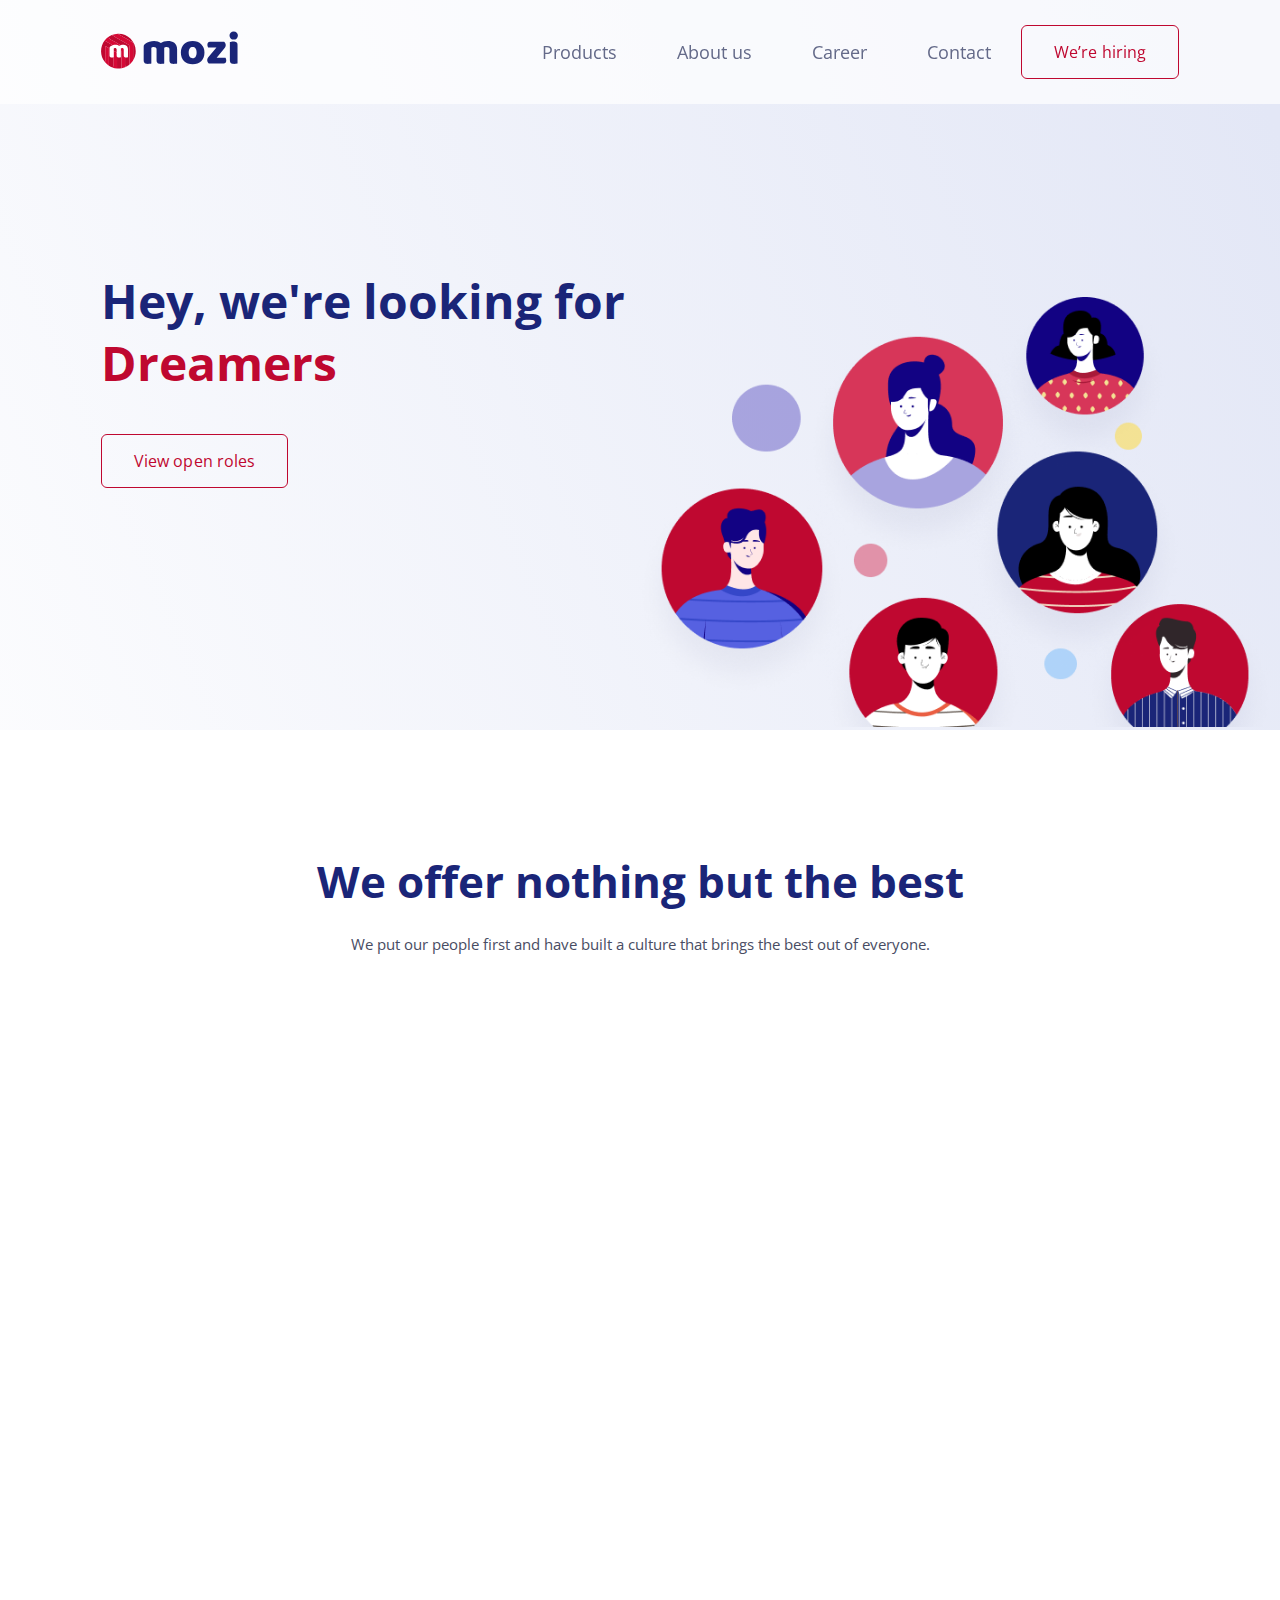
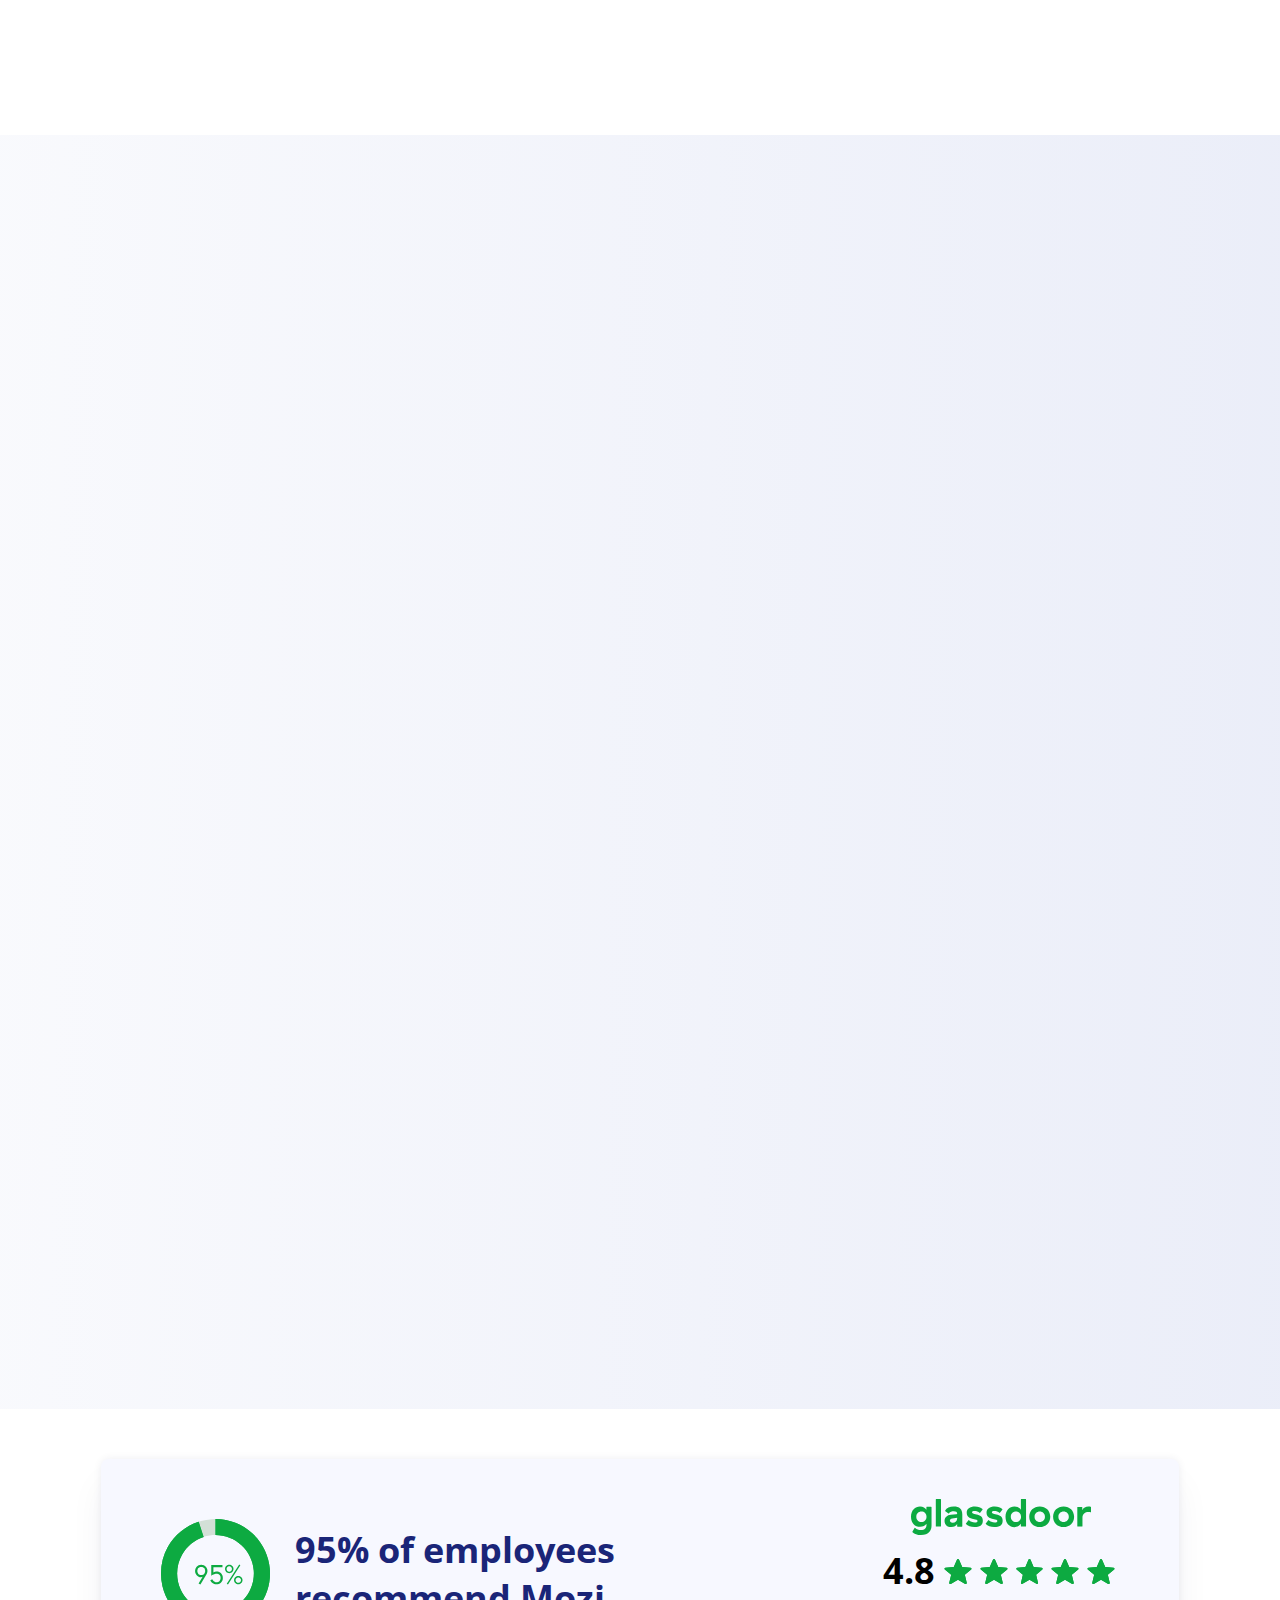
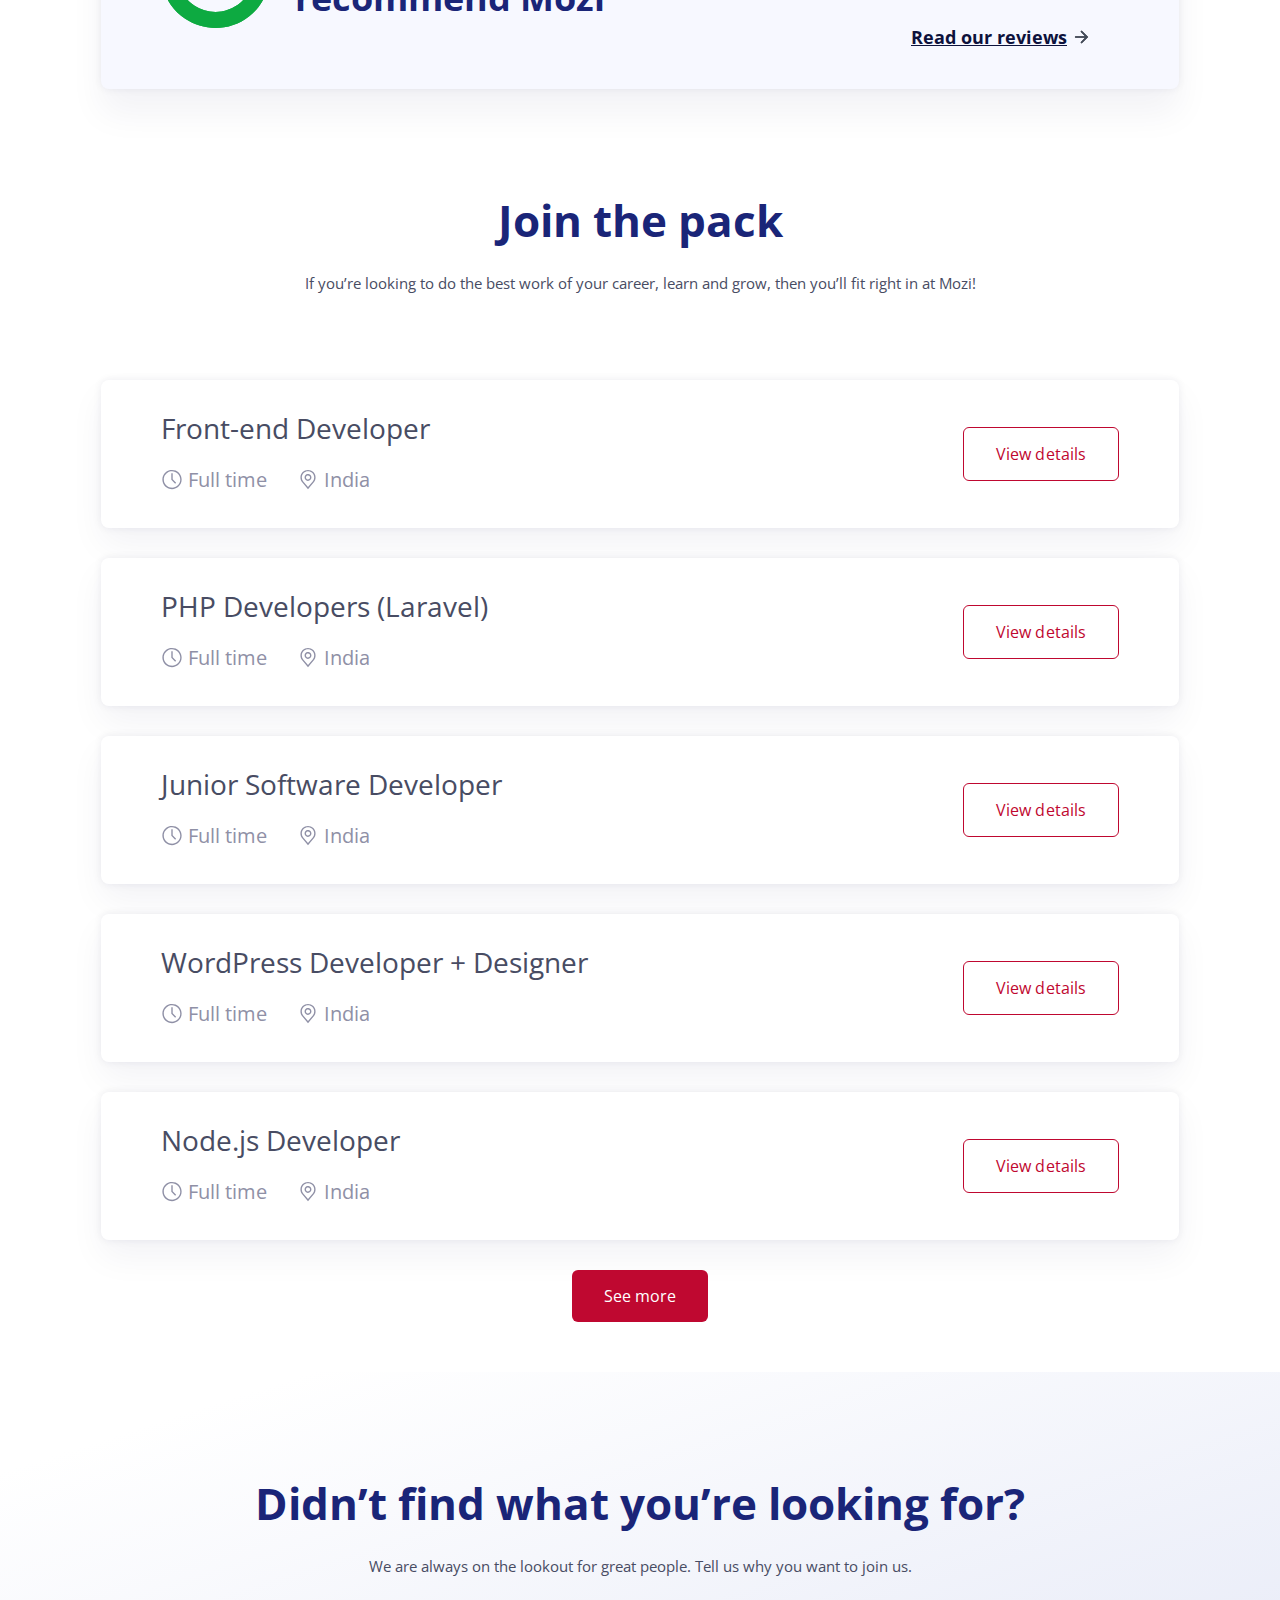
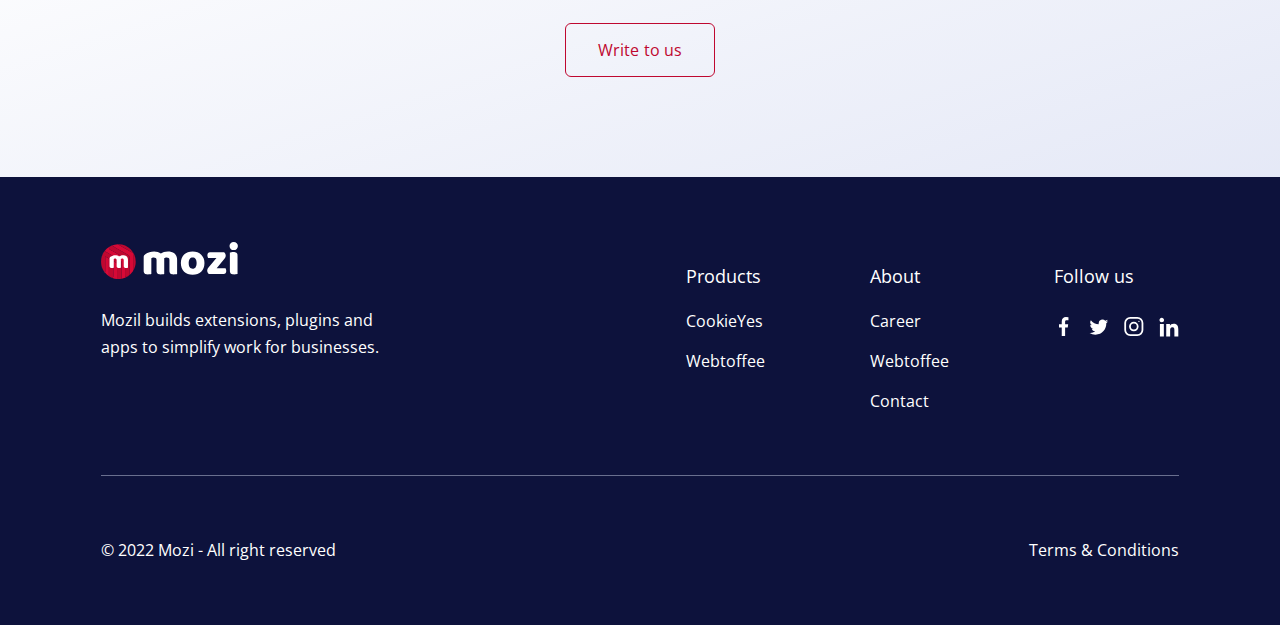
==== commit acdeae5c: "add fixed header" ====
--- a/career.html
+++ b/career.html
@@ -58,7 +58,7 @@
     <div class="dreamers__img">
       <img
         loading="lazy"
-        src="img/career/dreamers-img.svg"
+        src="img/career/dreamers.png"
         class="image"
         width="650"
         height="497"
--- a/css/main.css
+++ b/css/main.css
@@ -223,16 +223,17 @@
 }
 
 .header {
-  padding: 50px 0;
-  position: absolute;
+  padding: 25px 0;
+  position: fixed;
   top: 0;
   left: 0;
   width: 100%;
   z-index: 10;
+  background: rgba(255, 255, 255, 0.7);
 }
 @media (max-width: 576px) {
   .header {
-    padding: 25px 0;
+    padding: 15px 0;
   }
 }
 .header__container {
@@ -245,6 +246,18 @@
   -webkit-box-pack: justify;
   -ms-flex-pack: justify;
   justify-content: space-between;
+}
+
+.header-fixed {
+  position: fixed;
+  top: 0;
+  left: 0;
+  width: 100%;
+  background: white;
+  padding: 20px;
+  -webkit-transition: 0.5s;
+  -o-transition: 0.5s;
+  transition: 0.5s;
 }
 
 .nav {
@@ -367,14 +380,14 @@
     display: block;
   }
   .nav__list {
-    position: absolute;
+    position: fixed;
     top: 0;
     left: 0;
     width: 100%;
     height: 100vh;
-    -webkit-transform: translateY(-100%);
-    -ms-transform: translateY(-100%);
-    transform: translateY(-100%);
+    -webkit-transform: translateX(100%);
+    -ms-transform: translateX(100%);
+    transform: translateX(100%);
     -webkit-transition: 0.5s ease;
     -o-transition: 0.5s ease;
     transition: 0.5s ease;
@@ -401,9 +414,9 @@
     margin-bottom: 50px;
   }
   .menu--active {
-    -webkit-transform: translateY(0);
-    -ms-transform: translateY(0);
-    transform: translateY(0);
+    -webkit-transform: translateX(0);
+    -ms-transform: translateX(0);
+    transform: translateX(0);
     -webkit-transition: 0.5s ease;
     -o-transition: 0.5s ease;
     transition: 0.5s ease;
